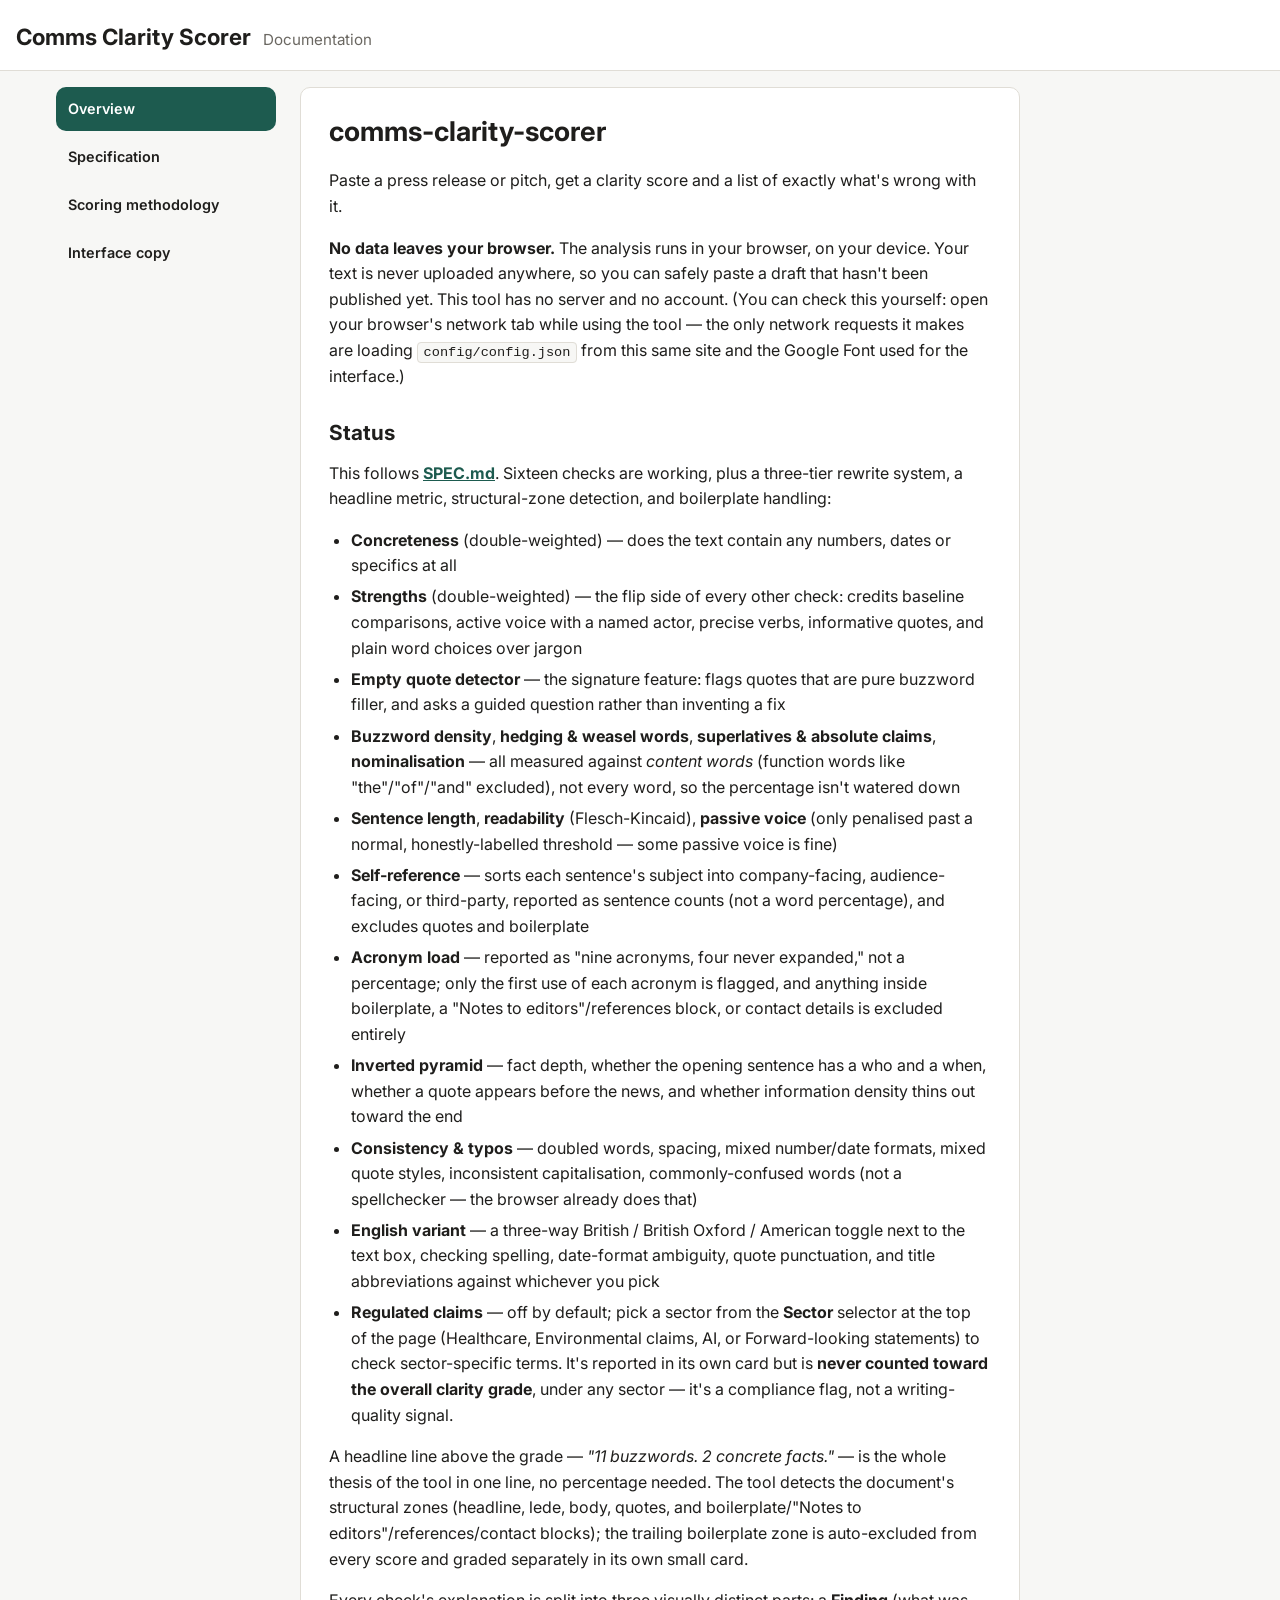
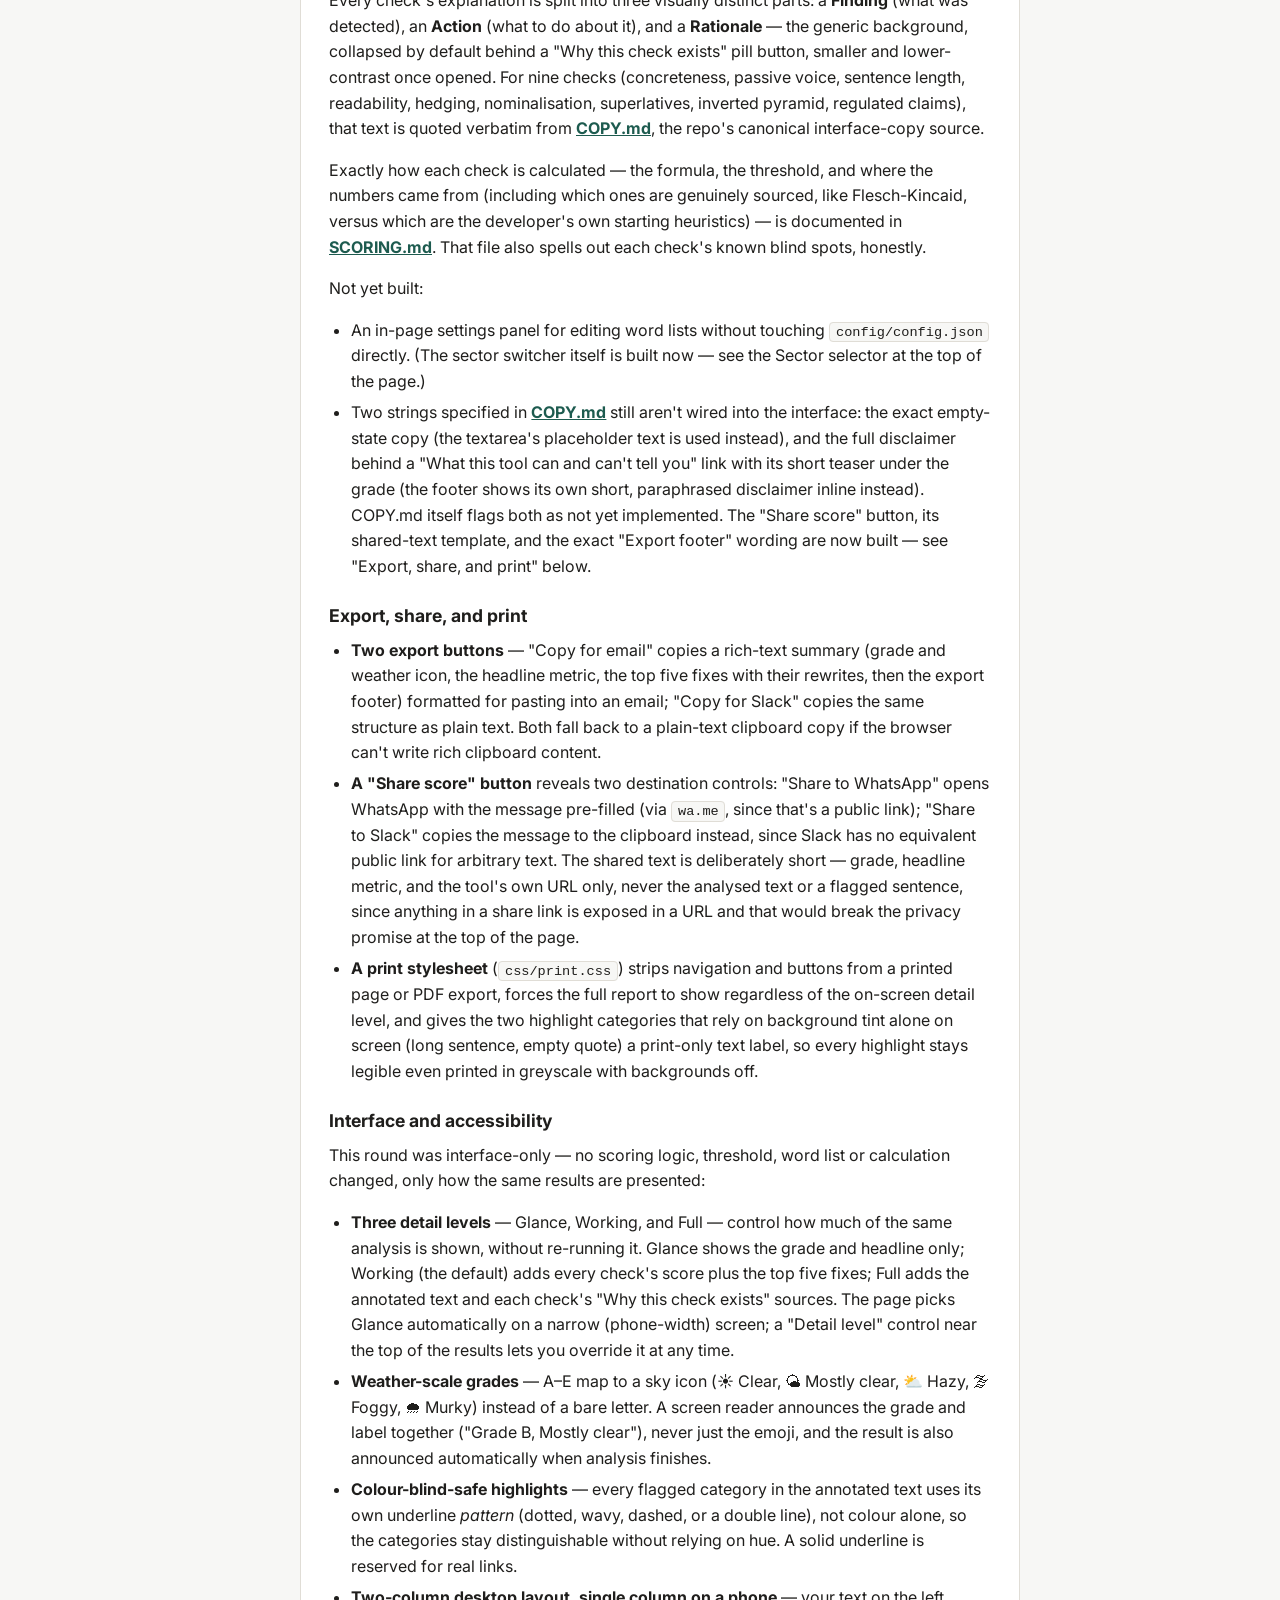
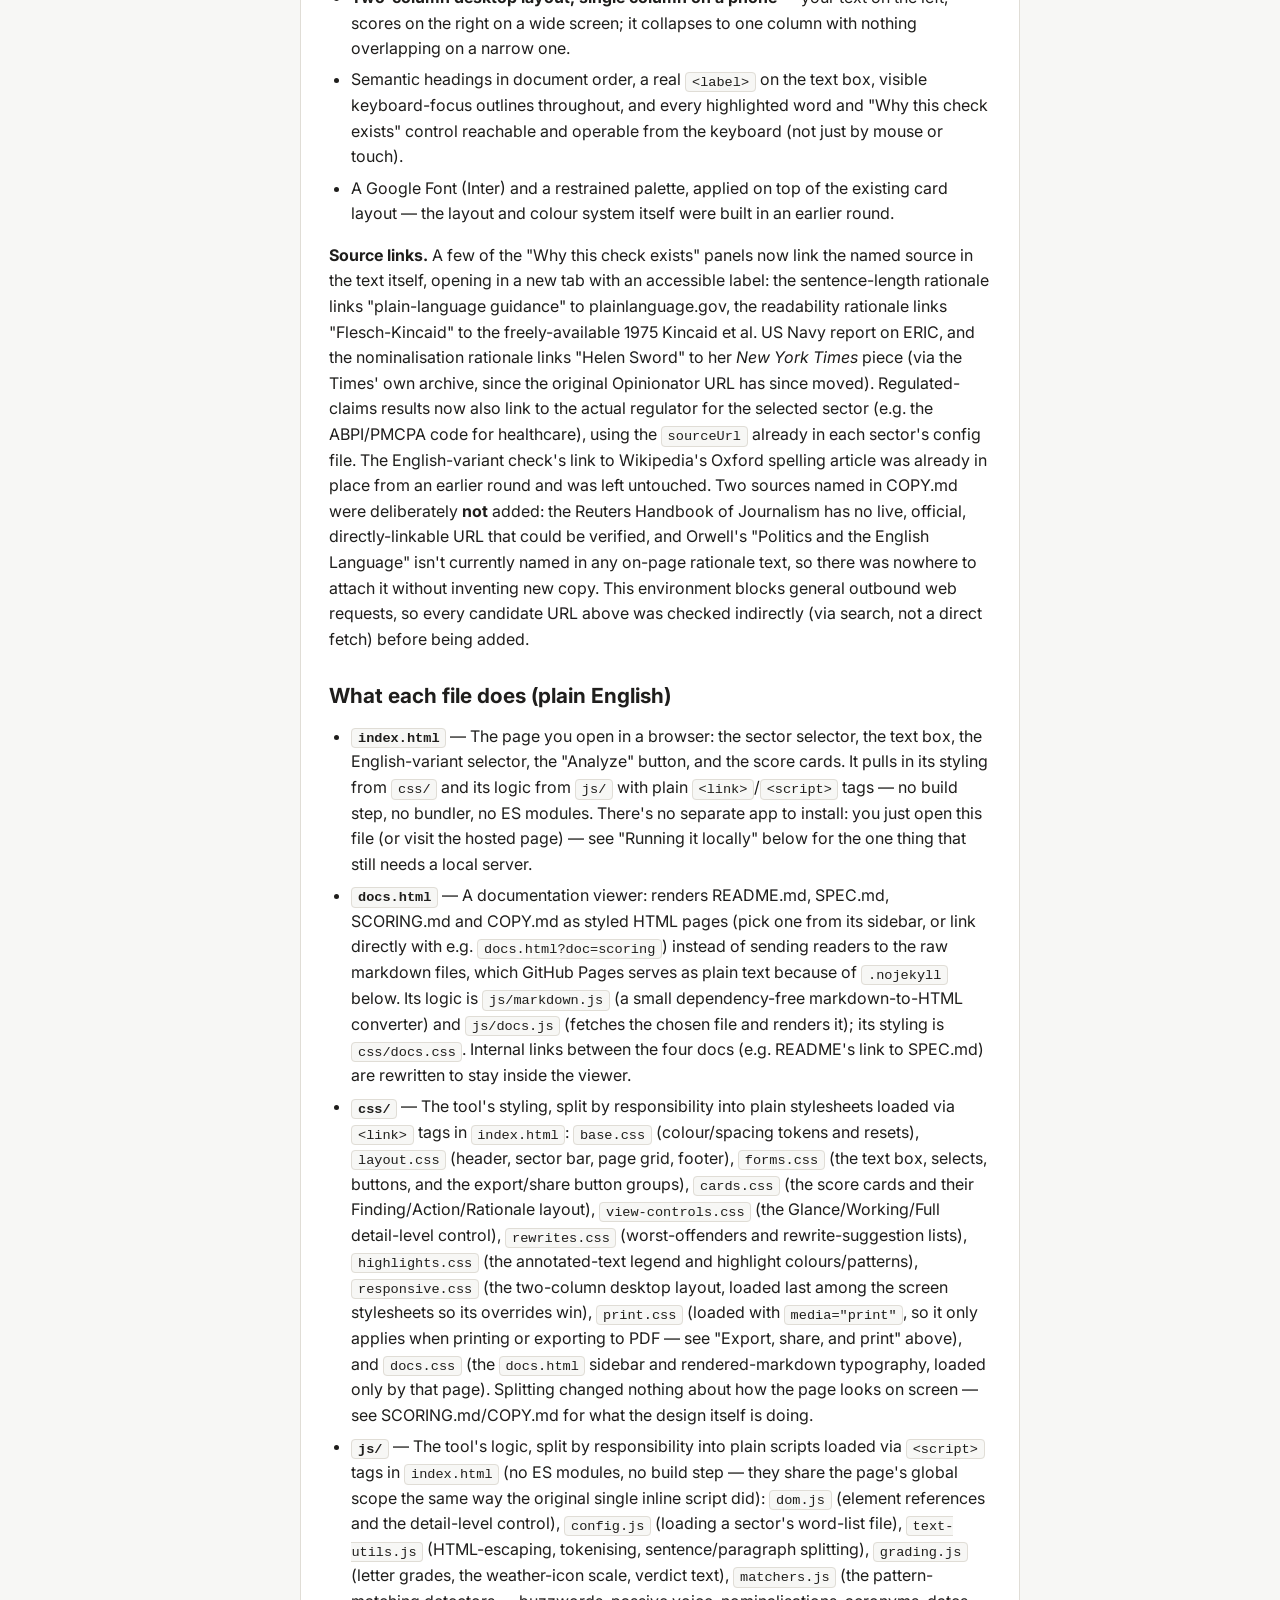
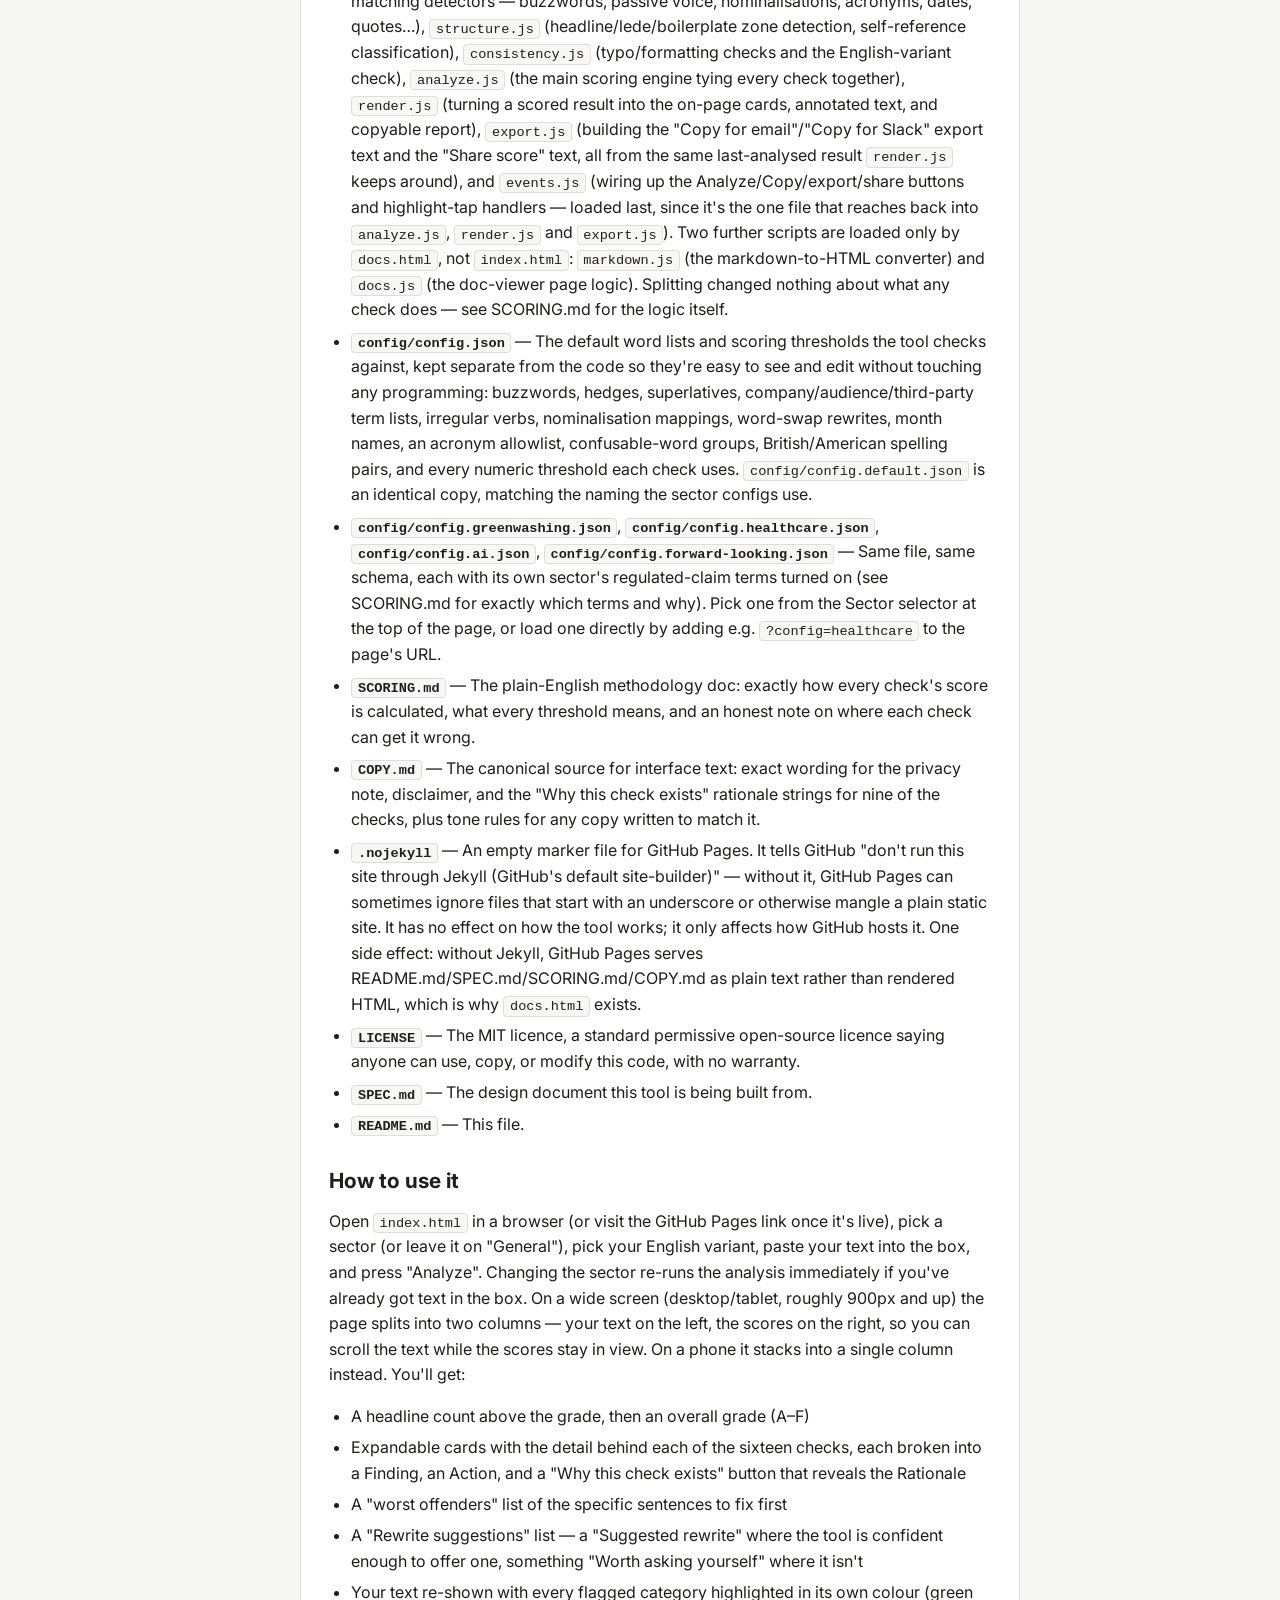
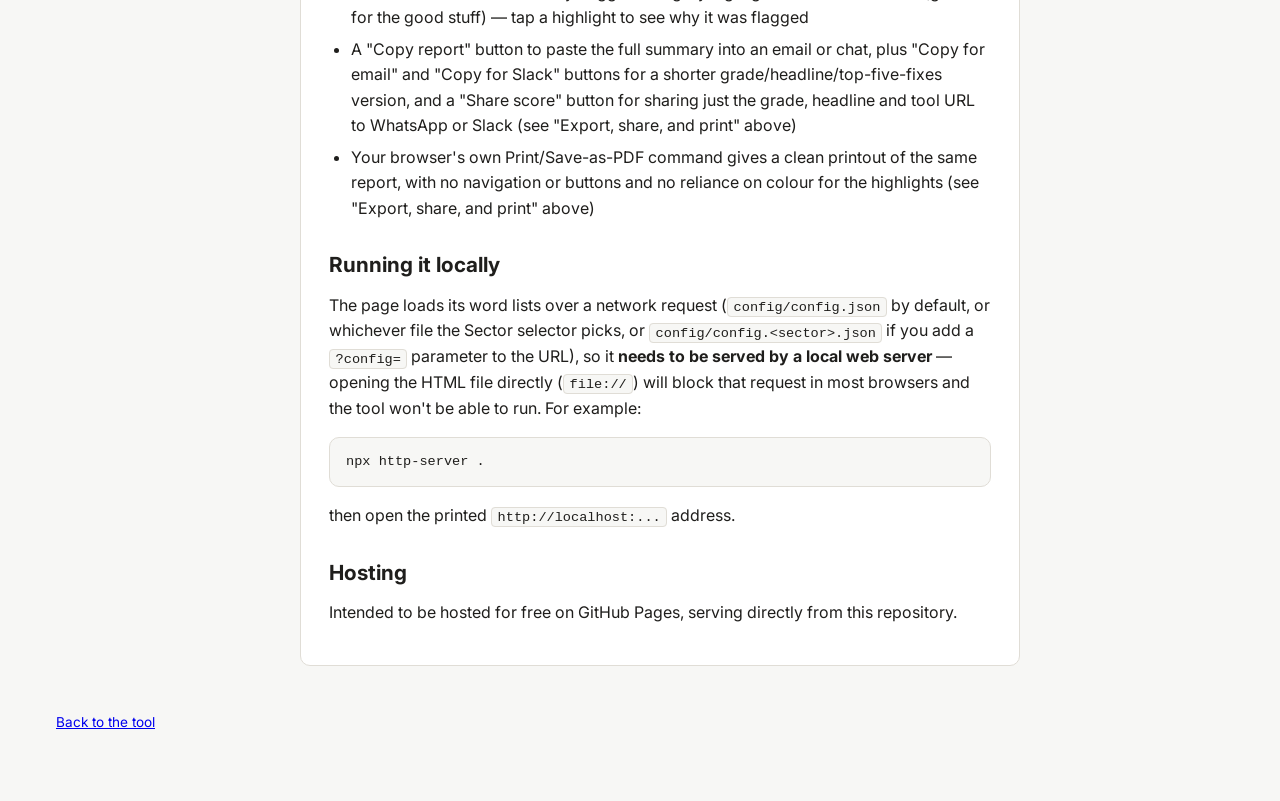
==== docs.html @ bc53b618 "Add an HTML viewer for the markdown docs GitHub Pages serves README.md/SPEC.md/SCORING.md/COPY.md as" ====
<!DOCTYPE html>
<html lang="en">
<head>
<meta charset="UTF-8">
<meta name="viewport" content="width=device-width, initial-scale=1">
<title>Documentation – Comms Clarity Scorer</title>
<link rel="preconnect" href="https://fonts.googleapis.com">
<link rel="preconnect" href="https://fonts.gstatic.com" crossorigin>
<link href="https://fonts.googleapis.com/css2?family=Inter:wght@400;500;600;700&display=swap" rel="stylesheet">
<link rel="stylesheet" href="css/base.css">
<link rel="stylesheet" href="css/layout.css">
<link rel="stylesheet" href="css/docs.css">
</head>
<body>

<header class="docs-header">
  <a href="index.html" class="docs-brand">Comms Clarity Scorer</a>
  <p>Documentation</p>
</header>

<div class="docs-layout">
  <nav class="docs-nav" aria-label="Documentation">
    <ul id="docs-nav-list"></ul>
  </nav>
  <main class="docs-main">
    <p id="docs-status" role="status" aria-live="polite" class="visually-hidden"></p>
    <article id="doc-content" class="doc-content"></article>
  </main>
</div>

<footer>
  <p><a href="index.html">Back to the tool</a></p>
</footer>

<script src="js/markdown.js"></script>
<script src="js/docs.js"></script>
</body>
</html>
---- css/base.css ----
:root {
  --color-bg: #f7f7f5;
  --color-surface: #ffffff;
  --color-border: #e0ddd6;
  --color-text: #1f1e1c;
  --color-muted: #6b6862;
  --color-accent: #1d5b4f;
  --color-accent-contrast: #ffffff;

  --color-good: #1d5b4f;
  --color-warn: #b8860b;
  --color-bad: #b3392c;

  /* Category colours: chosen so each is distinguishable by hue AND paired with a
     distinct non-solid underline style (see mark.hl-* below) — colour is never the
     only signal. Border colours are tuned to stay above 3:1 contrast against their
     own tint, and all backgrounds stay above 12:1 text contrast (WCAG AA needs 4.5:1). */
  --c-buzz-bg: #ffe08a;      --c-buzz-border: #926a09;
  --c-long-bg: #ffd0c2;      --c-long-border: #b84d2b;
  --c-hedge-bg: #cfe3ff;     --c-hedge-border: #3b6fb3;
  --c-superlative-bg: #e6d6ff; --c-superlative-border: #7b4fb8;
  --c-passive-bg: #ffd3e2;   --c-passive-border: #b8365f;
  --c-nominal-bg: #f0dbf0;   --c-nominal-border: #853285;
  --c-acronym-bg: #e2e2e2;   --c-acronym-border: #616161;
  --c-concrete-bg: #dcf3d3;  --c-concrete-border: #3f8f2a;
  --c-quote-bg: #ffbdbd;     --c-quote-border: #c0392b;
  --c-strength-bg: #c8f0e6;  --c-strength-border: #1f8a6b;
  --c-regulated-bg: #f3c9c9; --c-regulated-border: #7a1f1f;

  --radius: 10px;
}

* { box-sizing: border-box; }

html, body {
  margin: 0;
  padding: 0;
  background: var(--color-bg);
  color: var(--color-text);
  font-family: 'Inter', -apple-system, BlinkMacSystemFont, "Segoe UI", Roboto, Helvetica, Arial, sans-serif;
  line-height: 1.5;
}

.visually-hidden {
  position: absolute;
  width: 1px;
  height: 1px;
  padding: 0;
  margin: -1px;
  overflow: hidden;
  clip: rect(0, 0, 0, 0);
  white-space: nowrap;
  border: 0;
}

@media (prefers-reduced-motion: reduce) {
  * { animation-duration: 0.01ms !important; animation-iteration-count: 1 !important; transition-duration: 0.01ms !important; scroll-behavior: auto !important; }
}

body { padding: 0 0 3rem 0; }
---- css/layout.css ----
header {
  padding: 1.25rem 1rem 1rem 1rem;
  background: var(--color-surface);
  border-bottom: 1px solid var(--color-border);
}

header h1 { margin: 0 0 0.25rem 0; font-size: 1.4rem; }
header p { margin: 0; color: var(--color-muted); font-size: 0.95rem; }

.sector-bar {
  background: var(--color-surface);
  border-bottom: 1px solid var(--color-border);
  padding: 0.6rem 1rem;
  display: flex;
  align-items: center;
  gap: 0.5rem;
  flex-wrap: wrap;
}
.sector-bar label { font-weight: 600; margin: 0; white-space: nowrap; }

.layout {
  max-width: 1200px;
  margin: 0 auto;
  padding: 1rem;
}

.col-text, .col-scores { width: 100%; }

section { margin-bottom: 1.5rem; }

footer {
  max-width: 1200px;
  margin: 0 auto;
  padding: 1rem;
  color: var(--color-muted);
  font-size: 0.85rem;
}
---- css/docs.css ----
.docs-header {
  display: flex;
  align-items: baseline;
  gap: 0.75rem;
  flex-wrap: wrap;
}

.docs-brand {
  font-size: 1.4rem;
  font-weight: 700;
  color: var(--color-text);
  text-decoration: none;
}

.docs-brand:hover { color: var(--color-accent); }

.docs-brand:focus-visible {
  outline: 2px solid var(--color-accent);
  outline-offset: 2px;
}

.docs-layout {
  max-width: 1200px;
  margin: 0 auto;
  padding: 1rem;
  display: grid;
  grid-template-columns: 220px 1fr;
  gap: 1.5rem;
  align-items: start;
}

.docs-nav ul {
  list-style: none;
  margin: 0;
  padding: 0;
  display: flex;
  flex-direction: column;
  gap: 0.25rem;
  position: sticky;
  top: 1rem;
}

.docs-nav a {
  display: block;
  padding: 0.5rem 0.75rem;
  min-height: 44px;
  display: flex;
  align-items: center;
  border-radius: var(--radius);
  color: var(--color-text);
  text-decoration: none;
  font-weight: 600;
  font-size: 0.9rem;
}

.docs-nav a:hover { background: var(--color-surface); }

.docs-nav a:focus-visible {
  outline: 2px solid var(--color-accent);
  outline-offset: 2px;
}

.docs-nav a[aria-current="page"] {
  background: var(--color-accent);
  color: var(--color-accent-contrast);
}

.doc-content {
  background: var(--color-surface);
  border: 1px solid var(--color-border);
  border-radius: var(--radius);
  padding: 1.5rem 1.75rem;
  max-width: 72ch;
}

.doc-content h1 { font-size: 1.7rem; margin: 0 0 1rem 0; }
.doc-content h2 { font-size: 1.3rem; margin: 1.75rem 0 0.75rem 0; }
.doc-content h3 { font-size: 1.1rem; margin: 1.5rem 0 0.5rem 0; }
.doc-content h4 { font-size: 1rem; margin: 1.25rem 0 0.5rem 0; }

.doc-content p { line-height: 1.6; margin: 0 0 1rem 0; }

.doc-content a {
  color: var(--color-accent);
  text-decoration: underline;
}

.doc-content a:focus-visible {
  outline: 2px solid var(--color-accent);
  outline-offset: 2px;
}

.doc-content ul, .doc-content ol {
  margin: 0 0 1rem 0;
  padding-left: 1.4rem;
  line-height: 1.6;
}

.doc-content li { margin-bottom: 0.35rem; }

.doc-content code {
  font-family: ui-monospace, SFMono-Regular, Menlo, Consolas, monospace;
  background: var(--color-bg);
  border: 1px solid var(--color-border);
  border-radius: 4px;
  padding: 0.1rem 0.35rem;
  font-size: 0.85em;
}

.doc-content pre {
  background: var(--color-bg);
  border: 1px solid var(--color-border);
  border-radius: var(--radius);
  padding: 0.85rem 1rem;
  overflow-x: auto;
  margin: 0 0 1rem 0;
}

.doc-content pre code {
  background: none;
  border: none;
  padding: 0;
  font-size: 0.85rem;
}

.doc-content blockquote {
  margin: 0 0 1rem 0;
  padding: 0.1rem 1rem;
  border-left: 3px solid var(--color-accent);
  color: var(--color-muted);
}

.doc-content blockquote > *:last-child { margin-bottom: 0; }

.doc-content hr {
  border: none;
  border-top: 1px solid var(--color-border);
  margin: 1.5rem 0;
}

.doc-content table {
  width: 100%;
  border-collapse: collapse;
  margin: 0 0 1rem 0;
  font-size: 0.9rem;
}

.doc-content th, .doc-content td {
  border: 1px solid var(--color-border);
  padding: 0.5rem 0.65rem;
  text-align: left;
  vertical-align: top;
}

.doc-content th { background: var(--color-bg); }

@media (max-width: 760px) {
  .docs-layout { grid-template-columns: 1fr; }
  .docs-nav ul { position: static; flex-direction: row; flex-wrap: wrap; }
  .doc-content { max-width: none; }
}
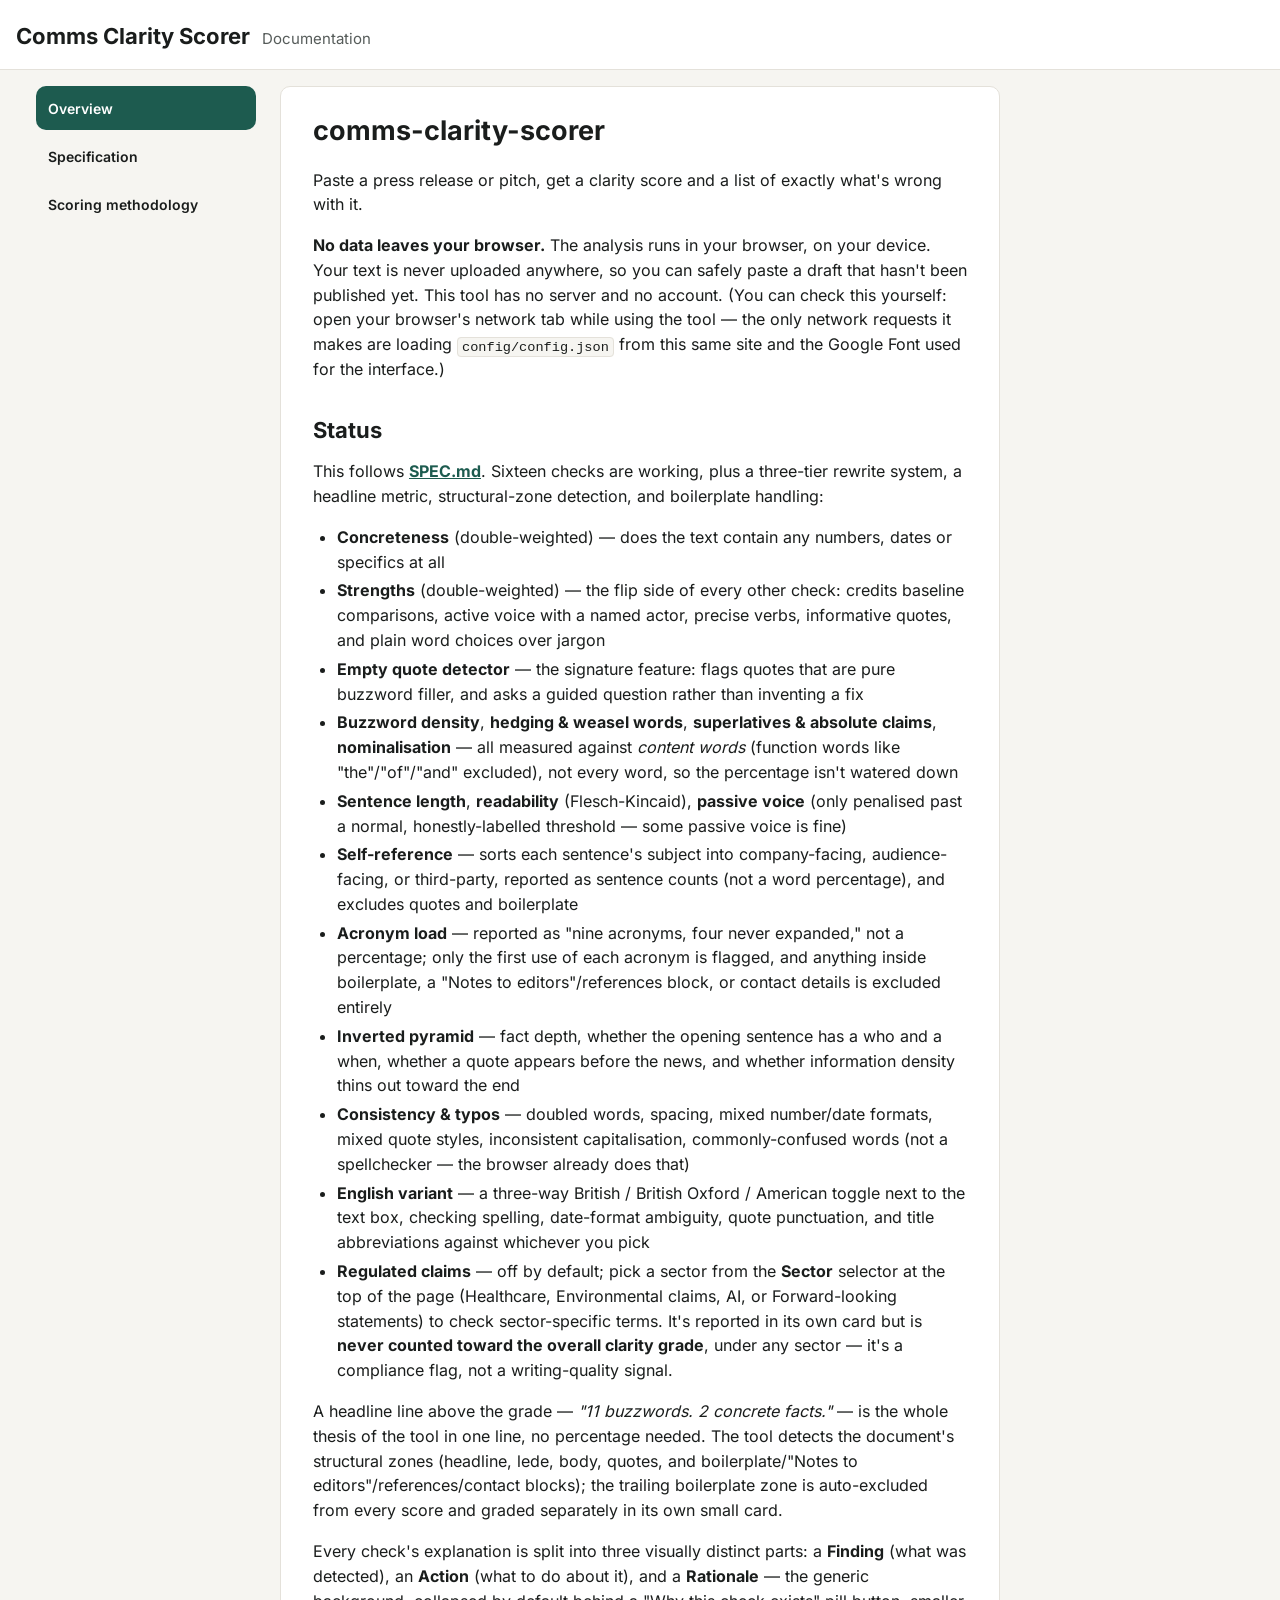
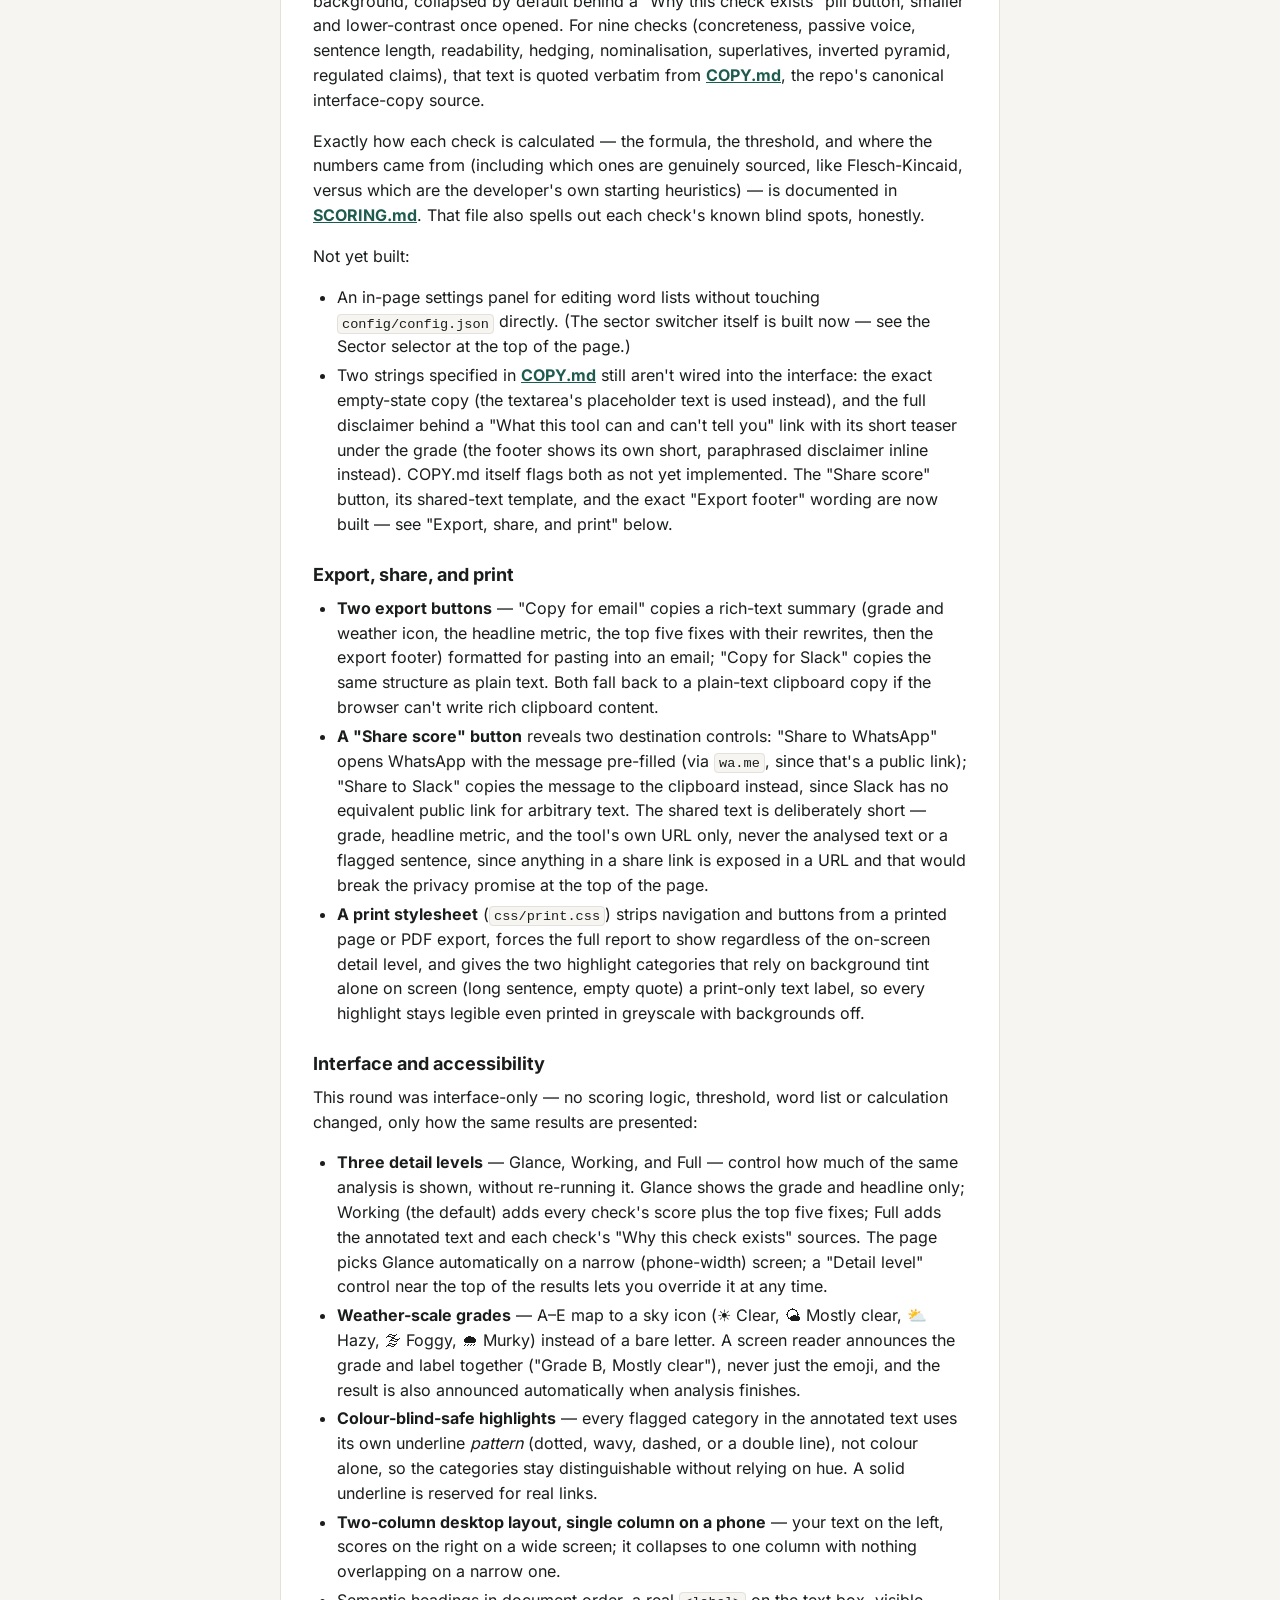
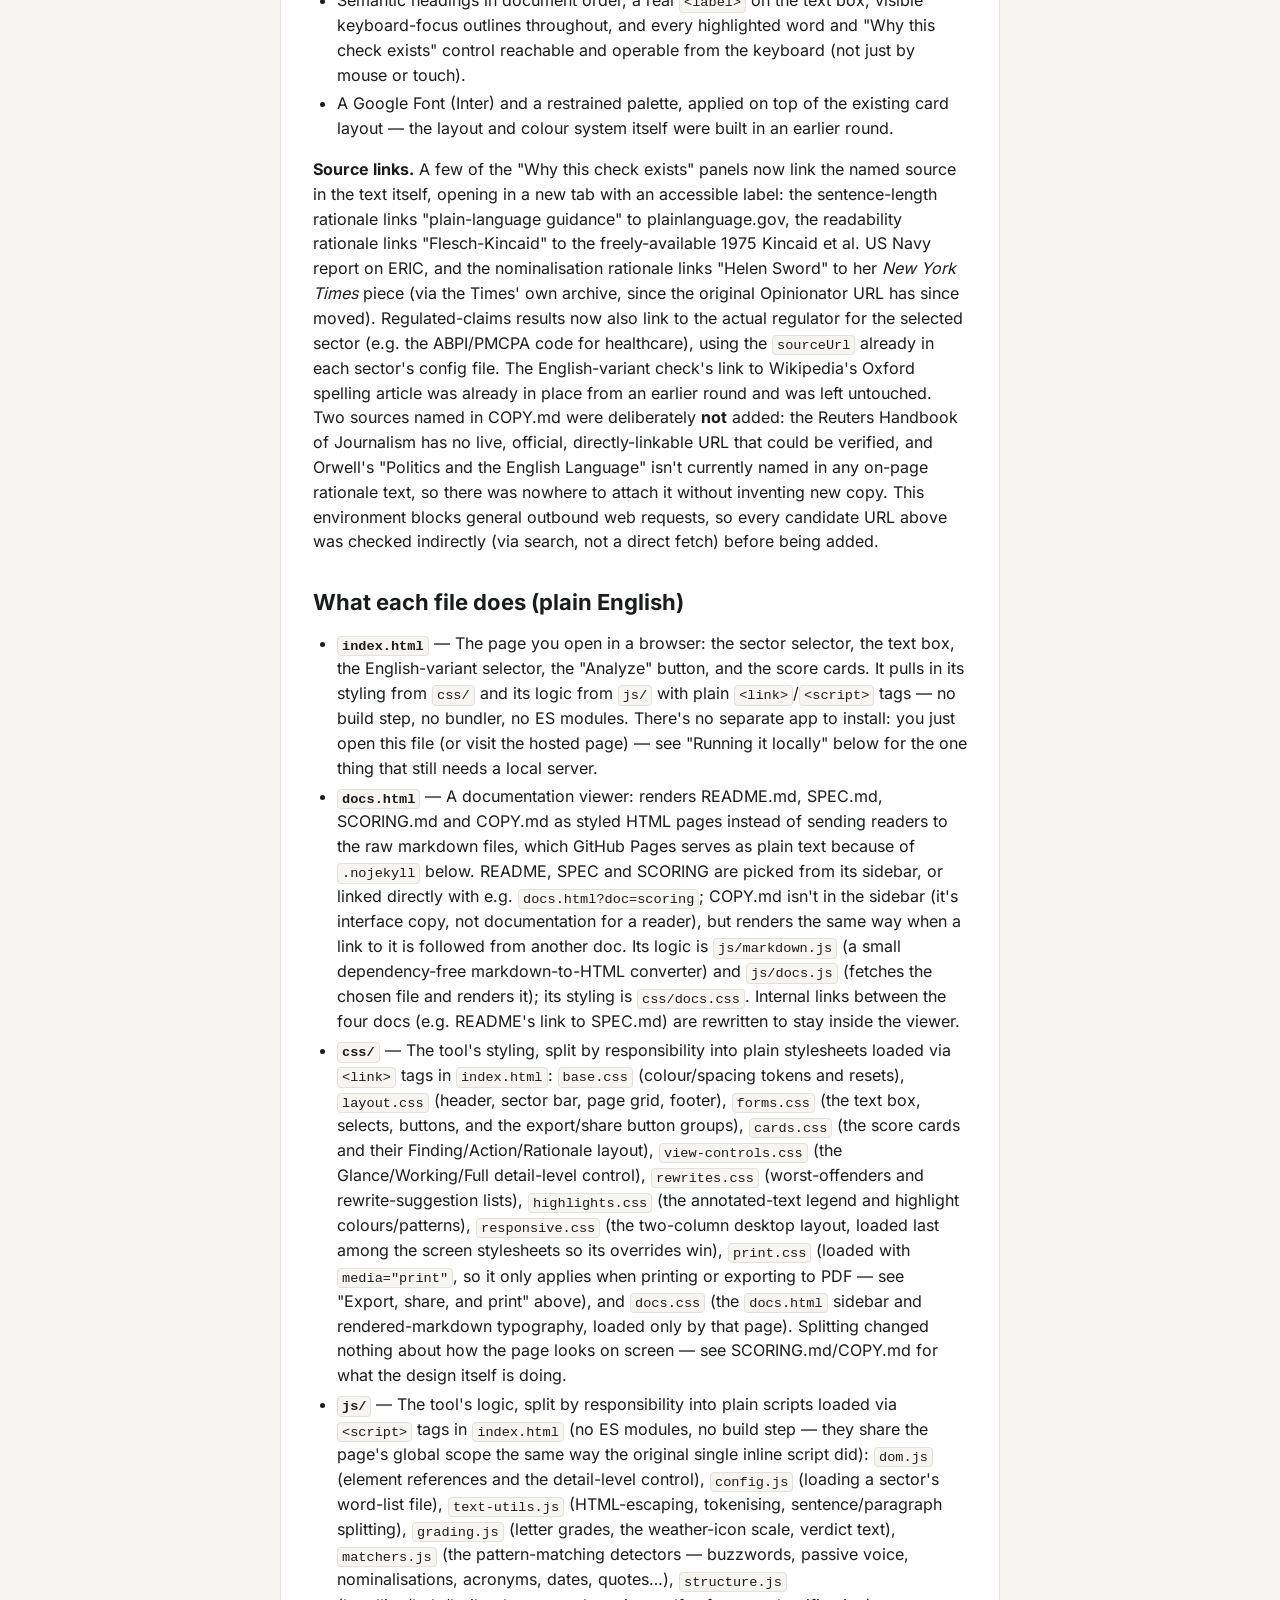
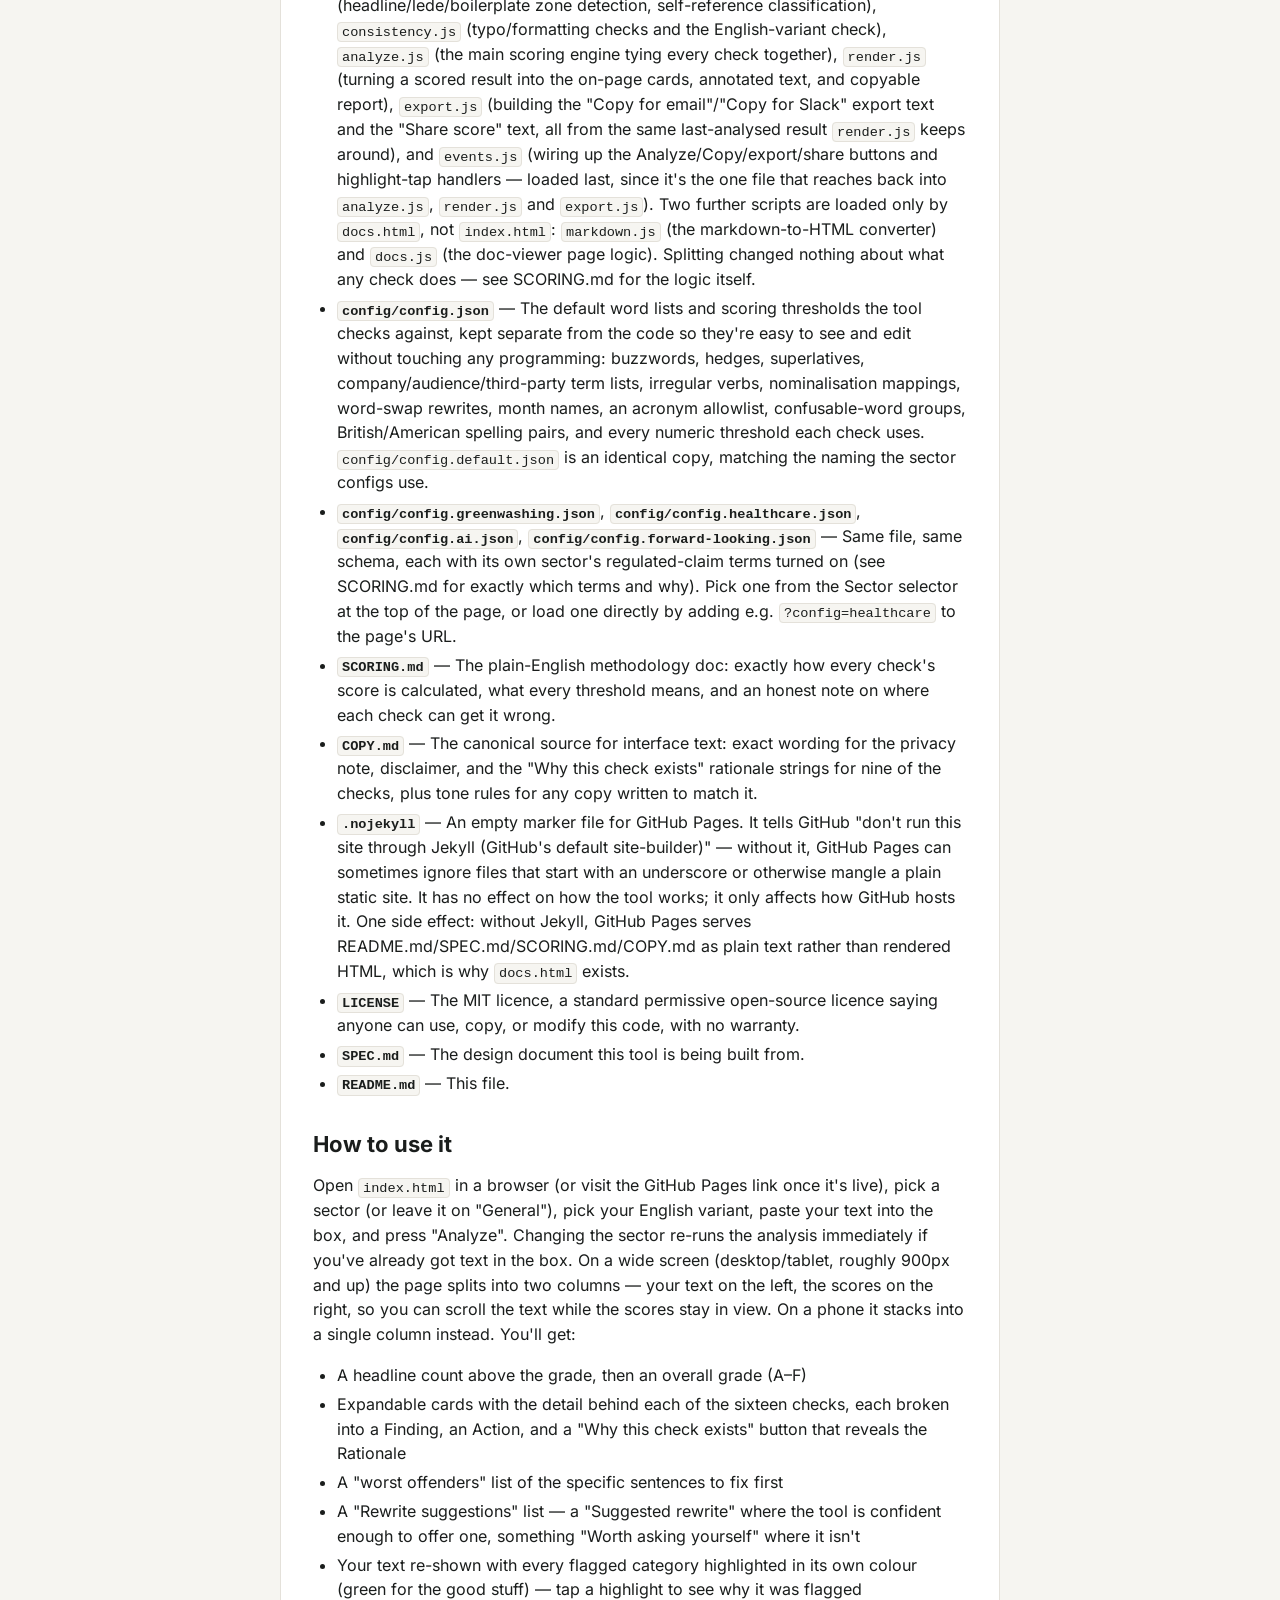
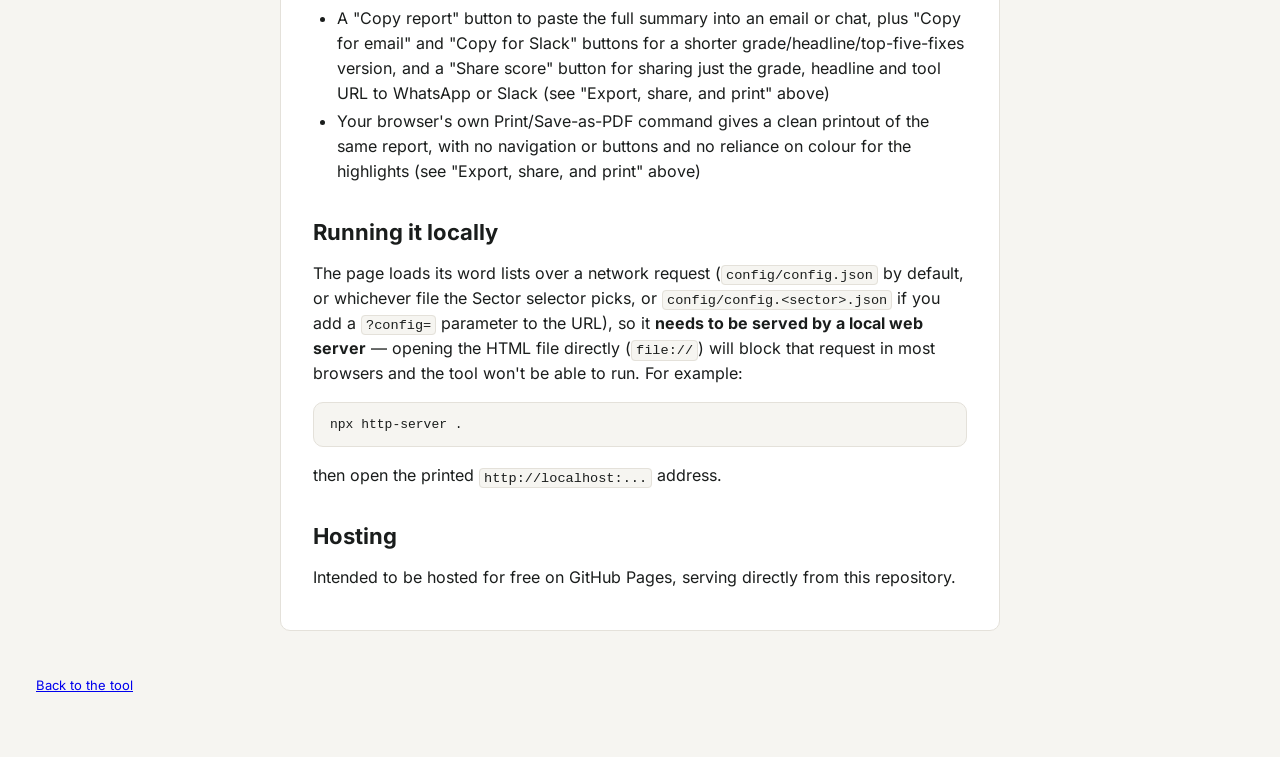
==== commit e3893630: "Add design tokens and self-hosted fonts (UI-1) Adds css/tokens.css as the single place where colours" ====
--- a/docs.html
+++ b/docs.html
@@ -4,9 +4,8 @@
 <meta charset="UTF-8">
 <meta name="viewport" content="width=device-width, initial-scale=1">
 <title>Documentation – Comms Clarity Scorer</title>
-<link rel="preconnect" href="https://fonts.googleapis.com">
-<link rel="preconnect" href="https://fonts.gstatic.com" crossorigin>
-<link href="https://fonts.googleapis.com/css2?family=Inter:wght@400;500;600;700&display=swap" rel="stylesheet">
+<link rel="preload" href="assets/fonts/inter-latin-400-normal.woff2" as="font" type="font/woff2" crossorigin>
+<link rel="stylesheet" href="css/tokens.css">
 <link rel="stylesheet" href="css/base.css">
 <link rel="stylesheet" href="css/layout.css">
 <link rel="stylesheet" href="css/docs.css">
--- a/css/tokens.css
+++ b/css/tokens.css
@@ -0,0 +1,173 @@
+/* Design tokens (UI-SPEC §1).
+   This is the only place in the project where colour values are written.
+   Everything else uses var(--token). Sizes are in rem so they follow the
+   reader's own browser text size; at the default 16px, 1rem = 16px. */
+
+/* Self-hosted fonts: latin subset only, from the @fontsource npm packages.
+   Licences sit beside the files in assets/fonts. */
+@font-face {
+  font-family: "Inter";
+  font-style: normal;
+  font-weight: 400;
+  font-display: swap;
+  src: url("../assets/fonts/inter-latin-400-normal.woff2") format("woff2");
+}
+@font-face {
+  font-family: "Inter";
+  font-style: normal;
+  font-weight: 500;
+  font-display: swap;
+  src: url("../assets/fonts/inter-latin-500-normal.woff2") format("woff2");
+}
+@font-face {
+  font-family: "Inter";
+  font-style: normal;
+  font-weight: 600;
+  font-display: swap;
+  src: url("../assets/fonts/inter-latin-600-normal.woff2") format("woff2");
+}
+@font-face {
+  font-family: "Inter";
+  font-style: normal;
+  font-weight: 700;
+  font-display: swap;
+  src: url("../assets/fonts/inter-latin-700-normal.woff2") format("woff2");
+}
+@font-face {
+  font-family: "Source Serif 4";
+  font-style: normal;
+  font-weight: 400;
+  font-display: swap;
+  src: url("../assets/fonts/source-serif-4-latin-400-normal.woff2") format("woff2");
+}
+@font-face {
+  font-family: "Source Serif 4";
+  font-style: normal;
+  font-weight: 600;
+  font-display: swap;
+  src: url("../assets/fonts/source-serif-4-latin-600-normal.woff2") format("woff2");
+}
+
+:root {
+  /* ---- Colour: Evergreen ---- */
+  --paper: #F6F5F1;          /* page background */
+  --surface: #FFFFFF;        /* cards, inputs */
+  --ink: #1A1D1C;            /* main text, filled tier pill, fix markers, cloud strokes */
+  --muted: #565C5A;          /* secondary text, rationale, meta */
+  --line: #E4E1DA;           /* card borders (decorative only) */
+  --line-soft: #EEECE6;      /* dividers, segmented-control track, rationale pill */
+  --control-border: #7D8380; /* text box, selects, secondary buttons, selected segment */
+  --accent: #1d5b4f;         /* actions only: primary buttons, links, focus ring, logo.
+                                The repo's existing green, kept per §1: 7.9:1 with white. */
+  --accent-hover: #164840;   /* primary button hover */
+  --on-accent: #FFFFFF;      /* text on accent */
+  --accent-soft: #E8F0EC;    /* privacy callout background */
+  --chip-off: #F1F0EC;       /* highlight chip when switched off */
+  --good: #2F7D4F;           /* Strong detail underline */
+  --word: #B07400;           /* Word choice underline. Never use for text. */
+  --claim: #B4233C;          /* Claims underline */
+  --struct: #1F3F80;         /* Structure underline */
+  --sun: #B7791F;            /* sun strokes in weather icons */
+  --grade-a: #FBF3DD;        /* forecast card tints, one per grade */
+  --grade-b: #E6F0F3;
+  --grade-c: #ECEFF2;
+  --grade-d: #E7E8EA;
+  --grade-e: #E1E2E5;
+
+  /* ---- Interim colours: retired in UI-3 ----
+     Today's highlight tints and grade colours, kept so the page looks the same
+     until §4 (highlight families) and §2 (forecast card) replace them. Each
+     border stays above 3:1 against its own tint, and every tint keeps text
+     contrast above 12:1. */
+  --interim-grade-good: #1d5b4f;
+  --interim-grade-warn: #b8860b;
+  --interim-grade-bad: #b3392c;
+  --interim-buzz-bg: #ffe08a;        --interim-buzz-border: #926a09;
+  --interim-long-bg: #ffd0c2;        --interim-long-border: #b84d2b;
+  --interim-hedge-bg: #cfe3ff;       --interim-hedge-border: #3b6fb3;
+  --interim-superlative-bg: #e6d6ff; --interim-superlative-border: #7b4fb8;
+  --interim-passive-bg: #ffd3e2;     --interim-passive-border: #b8365f;
+  --interim-nominal-bg: #f0dbf0;     --interim-nominal-border: #853285;
+  --interim-acronym-bg: #e2e2e2;     --interim-acronym-border: #616161;
+  --interim-concrete-bg: #dcf3d3;    --interim-concrete-border: #3f8f2a;
+  --interim-quote-bg: #ffbdbd;       --interim-quote-border: #c0392b;
+  --interim-strength-bg: #c8f0e6;    --interim-strength-border: #1f8a6b;
+  --interim-regulated-bg: #f3c9c9;   --interim-regulated-border: #7a1f1f;
+
+  /* ---- Type ---- */
+  --font-sans: "Inter", system-ui, -apple-system, "Segoe UI", Roboto, sans-serif;
+  --font-serif: "Source Serif 4", Georgia, serif;
+  --font-mono: ui-monospace, SFMono-Regular, Menlo, Consolas, monospace;
+
+  --fs-eyebrow: 0.75rem;     /* 12px, uppercase labels */
+  --fs-meta: 0.8125rem;      /* 13px, meta, footer, chip counts */
+  --fs-ui: 0.875rem;         /* 14px, interface text, buttons, selects */
+  --fs-body: 0.9375rem;      /* 15px, card body, fix text */
+  --fs-base: 1rem;           /* 16px, boilerplate text, body default */
+  --fs-input: 1.0625rem;     /* 17px, text box, logo name */
+  --fs-text: 1.125rem;       /* 18px, analysed text, intro line */
+  --fs-heading: 1.375rem;    /* 22px, section headings */
+  --fs-headline: 1.6875rem;  /* 27px, text headline */
+  --fs-grade: 2.5rem;        /* 40px, grade letter */
+  --fs-metric: 3rem;         /* 48px, headline metric */
+
+  --lh-tight: 1;
+  --lh-metric: 1.08;
+  --lh-headline: 1.3;
+  --lh-ui: 1.5;
+  --lh-body: 1.55;
+  --lh-input: 1.7;
+  --lh-text: 1.75;
+
+  --tracking-eyebrow: 0.06em;
+  --tracking-metric: -0.025em;
+
+  --measure-text: 68ch;
+
+  /* ---- Spacing scale: 4, 8, 12, 16, 20, 24, 32, 40, 48, 64px ---- */
+  --space-1: 0.25rem;
+  --space-2: 0.5rem;
+  --space-3: 0.75rem;
+  --space-4: 1rem;
+  --space-5: 1.25rem;
+  --space-6: 1.5rem;
+  --space-7: 2rem;
+  --space-8: 2.5rem;
+  --space-9: 3rem;
+  --space-10: 4rem;
+
+  /* ---- Shape ---- */
+  --radius-logo: 8px;
+  --radius-control: 10px;    /* buttons, inputs */
+  --radius-card: 14px;       /* fix cards, menus */
+  --radius-doc: 16px;        /* document card, text box */
+  --radius-forecast: 20px;
+  --radius-pill: 999px;      /* pills, chips */
+
+  --border-thin: 1px;
+  --focus-ring: 2px solid var(--accent);
+  --focus-offset: 2px;
+
+  /* ---- Depth ---- */
+  --shadow-sm: 0 1px 2px rgba(20, 30, 28, .12);
+  --shadow-menu: 0 12px 32px rgba(20, 30, 28, .14);
+
+  /* ---- Motion: all off under prefers-reduced-motion (see base.css) ---- */
+  --dur-fast: 120ms;
+  --dur: 200ms;
+  --ease: ease-out;
+
+  /* ---- Layout ---- */
+  --container: 1240px;
+  --gutter: 2rem;            /* 32px; 16px at 767px and below */
+  --target-min: 44px;        /* main controls */
+  --target-primary: 48px;    /* Analyse button */
+}
+
+@media (max-width: 767px) {
+  :root {
+    --gutter: 1rem;
+    --fs-metric: 2.125rem;   /* 34px */
+    --fs-grade: 2rem;        /* 32px */
+  }
+}
--- a/css/base.css
+++ b/css/base.css
@@ -1,44 +1,14 @@
-:root {
-  --color-bg: #f7f7f5;
-  --color-surface: #ffffff;
-  --color-border: #e0ddd6;
-  --color-text: #1f1e1c;
-  --color-muted: #6b6862;
-  --color-accent: #1d5b4f;
-  --color-accent-contrast: #ffffff;
-
-  --color-good: #1d5b4f;
-  --color-warn: #b8860b;
-  --color-bad: #b3392c;
-
-  /* Category colours: chosen so each is distinguishable by hue AND paired with a
-     distinct non-solid underline style (see mark.hl-* below) — colour is never the
-     only signal. Border colours are tuned to stay above 3:1 contrast against their
-     own tint, and all backgrounds stay above 12:1 text contrast (WCAG AA needs 4.5:1). */
-  --c-buzz-bg: #ffe08a;      --c-buzz-border: #926a09;
-  --c-long-bg: #ffd0c2;      --c-long-border: #b84d2b;
-  --c-hedge-bg: #cfe3ff;     --c-hedge-border: #3b6fb3;
-  --c-superlative-bg: #e6d6ff; --c-superlative-border: #7b4fb8;
-  --c-passive-bg: #ffd3e2;   --c-passive-border: #b8365f;
-  --c-nominal-bg: #f0dbf0;   --c-nominal-border: #853285;
-  --c-acronym-bg: #e2e2e2;   --c-acronym-border: #616161;
-  --c-concrete-bg: #dcf3d3;  --c-concrete-border: #3f8f2a;
-  --c-quote-bg: #ffbdbd;     --c-quote-border: #c0392b;
-  --c-strength-bg: #c8f0e6;  --c-strength-border: #1f8a6b;
-  --c-regulated-bg: #f3c9c9; --c-regulated-border: #7a1f1f;
-
-  --radius: 10px;
-}
+/* Tokens and fonts live in tokens.css, which loads first. */
 
 * { box-sizing: border-box; }
 
 html, body {
   margin: 0;
   padding: 0;
-  background: var(--color-bg);
-  color: var(--color-text);
-  font-family: 'Inter', -apple-system, BlinkMacSystemFont, "Segoe UI", Roboto, Helvetica, Arial, sans-serif;
-  line-height: 1.5;
+  background: var(--paper);
+  color: var(--ink);
+  font-family: var(--font-sans);
+  line-height: var(--lh-ui);
 }
 
 .visually-hidden {
@@ -57,4 +27,4 @@
   * { animation-duration: 0.01ms !important; animation-iteration-count: 1 !important; transition-duration: 0.01ms !important; scroll-behavior: auto !important; }
 }
 
-body { padding: 0 0 3rem 0; }
+body { padding: 0 0 var(--space-9) 0; }
--- a/css/layout.css
+++ b/css/layout.css
@@ -1,37 +1,42 @@
 header {
-  padding: 1.25rem 1rem 1rem 1rem;
-  background: var(--color-surface);
-  border-bottom: 1px solid var(--color-border);
+  padding: var(--space-5) var(--space-4) var(--space-4) var(--space-4);
+  background: var(--surface);
+  border-bottom: var(--border-thin) solid var(--line);
 }
 
-header h1 { margin: 0 0 0.25rem 0; font-size: 1.4rem; }
-header p { margin: 0; color: var(--color-muted); font-size: 0.95rem; }
+header h1 { margin: 0 0 var(--space-1) 0; font-size: var(--fs-heading); }
+header p { margin: 0; color: var(--muted); font-size: var(--fs-body); }
 
 .sector-bar {
-  background: var(--color-surface);
-  border-bottom: 1px solid var(--color-border);
-  padding: 0.6rem 1rem;
+  background: var(--surface);
+  border-bottom: var(--border-thin) solid var(--line);
+  padding: var(--space-2) var(--space-4);
   display: flex;
   align-items: center;
-  gap: 0.5rem;
+  gap: var(--space-2);
   flex-wrap: wrap;
 }
 .sector-bar label { font-weight: 600; margin: 0; white-space: nowrap; }
 
 .layout {
-  max-width: 1200px;
+  max-width: var(--container);
   margin: 0 auto;
-  padding: 1rem;
+  padding: var(--space-4);
 }
 
 .col-text, .col-scores { width: 100%; }
 
-section { margin-bottom: 1.5rem; }
+section { margin-bottom: var(--space-6); }
 
 footer {
-  max-width: 1200px;
+  max-width: var(--container);
   margin: 0 auto;
-  padding: 1rem;
-  color: var(--color-muted);
-  font-size: 0.85rem;
+  padding: var(--space-4);
+  color: var(--muted);
+  font-size: var(--fs-meta);
 }
+
+/* Formerly inline style attributes in index.html. */
+.icon-sprite { position: absolute; width: 0; height: 0; overflow: hidden; }
+.tap-hint { margin-top: calc(-1 * var(--space-2)); color: var(--muted); font-size: var(--fs-ui); }
+.section-intro { margin-top: 0; color: var(--muted); font-size: var(--fs-ui); }
--- a/css/docs.css
+++ b/css/docs.css
@@ -1,31 +1,31 @@
 .docs-header {
   display: flex;
   align-items: baseline;
-  gap: 0.75rem;
+  gap: var(--space-3);
   flex-wrap: wrap;
 }
 
 .docs-brand {
-  font-size: 1.4rem;
+  font-size: var(--fs-heading);
   font-weight: 700;
-  color: var(--color-text);
+  color: var(--ink);
   text-decoration: none;
 }
 
-.docs-brand:hover { color: var(--color-accent); }
+.docs-brand:hover { color: var(--accent); }
 
 .docs-brand:focus-visible {
-  outline: 2px solid var(--color-accent);
-  outline-offset: 2px;
+  outline: var(--focus-ring);
+  outline-offset: var(--focus-offset);
 }
 
 .docs-layout {
-  max-width: 1200px;
+  max-width: var(--container);
   margin: 0 auto;
-  padding: 1rem;
+  padding: var(--space-4);
   display: grid;
   grid-template-columns: 220px 1fr;
-  gap: 1.5rem;
+  gap: var(--space-6);
   align-items: start;
 }
 
@@ -35,124 +35,124 @@
   padding: 0;
   display: flex;
   flex-direction: column;
-  gap: 0.25rem;
+  gap: var(--space-1);
   position: sticky;
-  top: 1rem;
+  top: var(--space-4);
 }
 
 .docs-nav a {
   display: block;
-  padding: 0.5rem 0.75rem;
-  min-height: 44px;
+  padding: var(--space-2) var(--space-3);
+  min-height: var(--target-min);
   display: flex;
   align-items: center;
-  border-radius: var(--radius);
-  color: var(--color-text);
+  border-radius: var(--radius-control);
+  color: var(--ink);
   text-decoration: none;
   font-weight: 600;
-  font-size: 0.9rem;
+  font-size: var(--fs-ui);
 }
 
-.docs-nav a:hover { background: var(--color-surface); }
+.docs-nav a:hover { background: var(--surface); }
 
 .docs-nav a:focus-visible {
-  outline: 2px solid var(--color-accent);
-  outline-offset: 2px;
+  outline: var(--focus-ring);
+  outline-offset: var(--focus-offset);
 }
 
 .docs-nav a[aria-current="page"] {
-  background: var(--color-accent);
-  color: var(--color-accent-contrast);
+  background: var(--accent);
+  color: var(--on-accent);
 }
 
 .doc-content {
-  background: var(--color-surface);
-  border: 1px solid var(--color-border);
-  border-radius: var(--radius);
-  padding: 1.5rem 1.75rem;
+  background: var(--surface);
+  border: var(--border-thin) solid var(--line);
+  border-radius: var(--radius-control);
+  padding: var(--space-6) var(--space-7);
   max-width: 72ch;
 }
 
-.doc-content h1 { font-size: 1.7rem; margin: 0 0 1rem 0; }
-.doc-content h2 { font-size: 1.3rem; margin: 1.75rem 0 0.75rem 0; }
-.doc-content h3 { font-size: 1.1rem; margin: 1.5rem 0 0.5rem 0; }
-.doc-content h4 { font-size: 1rem; margin: 1.25rem 0 0.5rem 0; }
+.doc-content h1 { font-size: var(--fs-headline); margin: 0 0 var(--space-4) 0; }
+.doc-content h2 { font-size: var(--fs-heading); margin: var(--space-7) 0 var(--space-3) 0; }
+.doc-content h3 { font-size: var(--fs-text); margin: var(--space-6) 0 var(--space-2) 0; }
+.doc-content h4 { font-size: var(--fs-base); margin: var(--space-5) 0 var(--space-2) 0; }
 
-.doc-content p { line-height: 1.6; margin: 0 0 1rem 0; }
+.doc-content p { line-height: var(--lh-body); margin: 0 0 var(--space-4) 0; }
 
 .doc-content a {
-  color: var(--color-accent);
+  color: var(--accent);
   text-decoration: underline;
 }
 
 .doc-content a:focus-visible {
-  outline: 2px solid var(--color-accent);
-  outline-offset: 2px;
+  outline: var(--focus-ring);
+  outline-offset: var(--focus-offset);
 }
 
 .doc-content ul, .doc-content ol {
-  margin: 0 0 1rem 0;
-  padding-left: 1.4rem;
-  line-height: 1.6;
+  margin: 0 0 var(--space-4) 0;
+  padding-left: var(--space-6);
+  line-height: var(--lh-body);
 }
 
-.doc-content li { margin-bottom: 0.35rem; }
+.doc-content li { margin-bottom: var(--space-1); }
 
 .doc-content code {
-  font-family: ui-monospace, SFMono-Regular, Menlo, Consolas, monospace;
-  background: var(--color-bg);
-  border: 1px solid var(--color-border);
+  font-family: var(--font-mono);
+  background: var(--paper);
+  border: var(--border-thin) solid var(--line);
   border-radius: 4px;
-  padding: 0.1rem 0.35rem;
+  padding: 0.1rem var(--space-1);
   font-size: 0.85em;
 }
 
 .doc-content pre {
-  background: var(--color-bg);
-  border: 1px solid var(--color-border);
-  border-radius: var(--radius);
-  padding: 0.85rem 1rem;
+  background: var(--paper);
+  border: var(--border-thin) solid var(--line);
+  border-radius: var(--radius-control);
+  padding: var(--space-3) var(--space-4);
   overflow-x: auto;
-  margin: 0 0 1rem 0;
+  margin: 0 0 var(--space-4) 0;
 }
 
 .doc-content pre code {
   background: none;
   border: none;
   padding: 0;
-  font-size: 0.85rem;
+  font-size: var(--fs-meta);
 }
 
 .doc-content blockquote {
-  margin: 0 0 1rem 0;
-  padding: 0.1rem 1rem;
-  border-left: 3px solid var(--color-accent);
-  color: var(--color-muted);
+  margin: 0 0 var(--space-4) 0;
+  padding: 0.1rem var(--space-4);
+  border-left: 3px solid var(--accent);
+  color: var(--muted);
 }
 
 .doc-content blockquote > *:last-child { margin-bottom: 0; }
 
 .doc-content hr {
   border: none;
-  border-top: 1px solid var(--color-border);
-  margin: 1.5rem 0;
+  border-top: var(--border-thin) solid var(--line);
+  margin: var(--space-6) 0;
 }
 
 .doc-content table {
   width: 100%;
   border-collapse: collapse;
-  margin: 0 0 1rem 0;
-  font-size: 0.9rem;
+  margin: 0 0 var(--space-4) 0;
+  font-size: var(--fs-ui);
 }
 
 .doc-content th, .doc-content td {
-  border: 1px solid var(--color-border);
-  padding: 0.5rem 0.65rem;
+  border: var(--border-thin) solid var(--line);
+  padding: var(--space-2) var(--space-3);
   text-align: left;
   vertical-align: top;
 }
 
-.doc-content th { background: var(--color-bg); }
+.doc-content th { background: var(--paper); }
 
 @media (max-width: 760px) {
   .docs-layout { grid-template-columns: 1fr; }
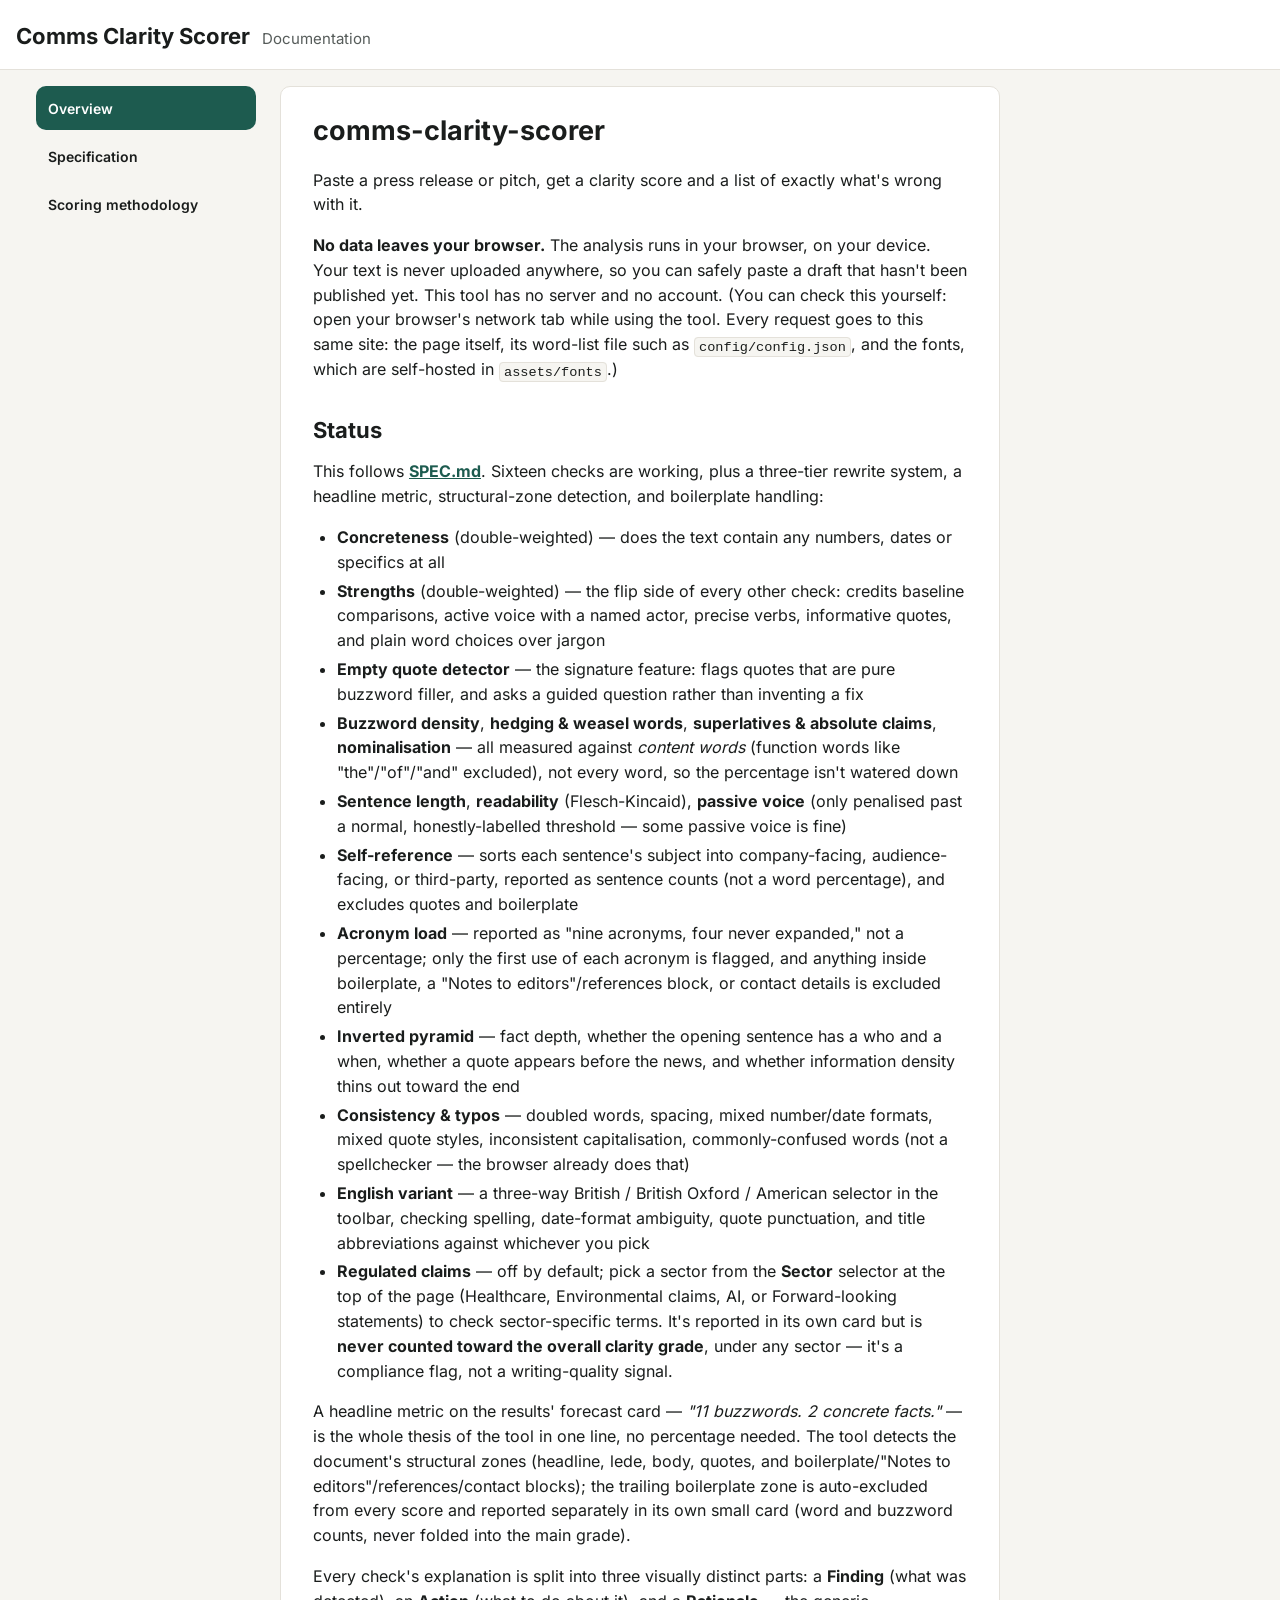
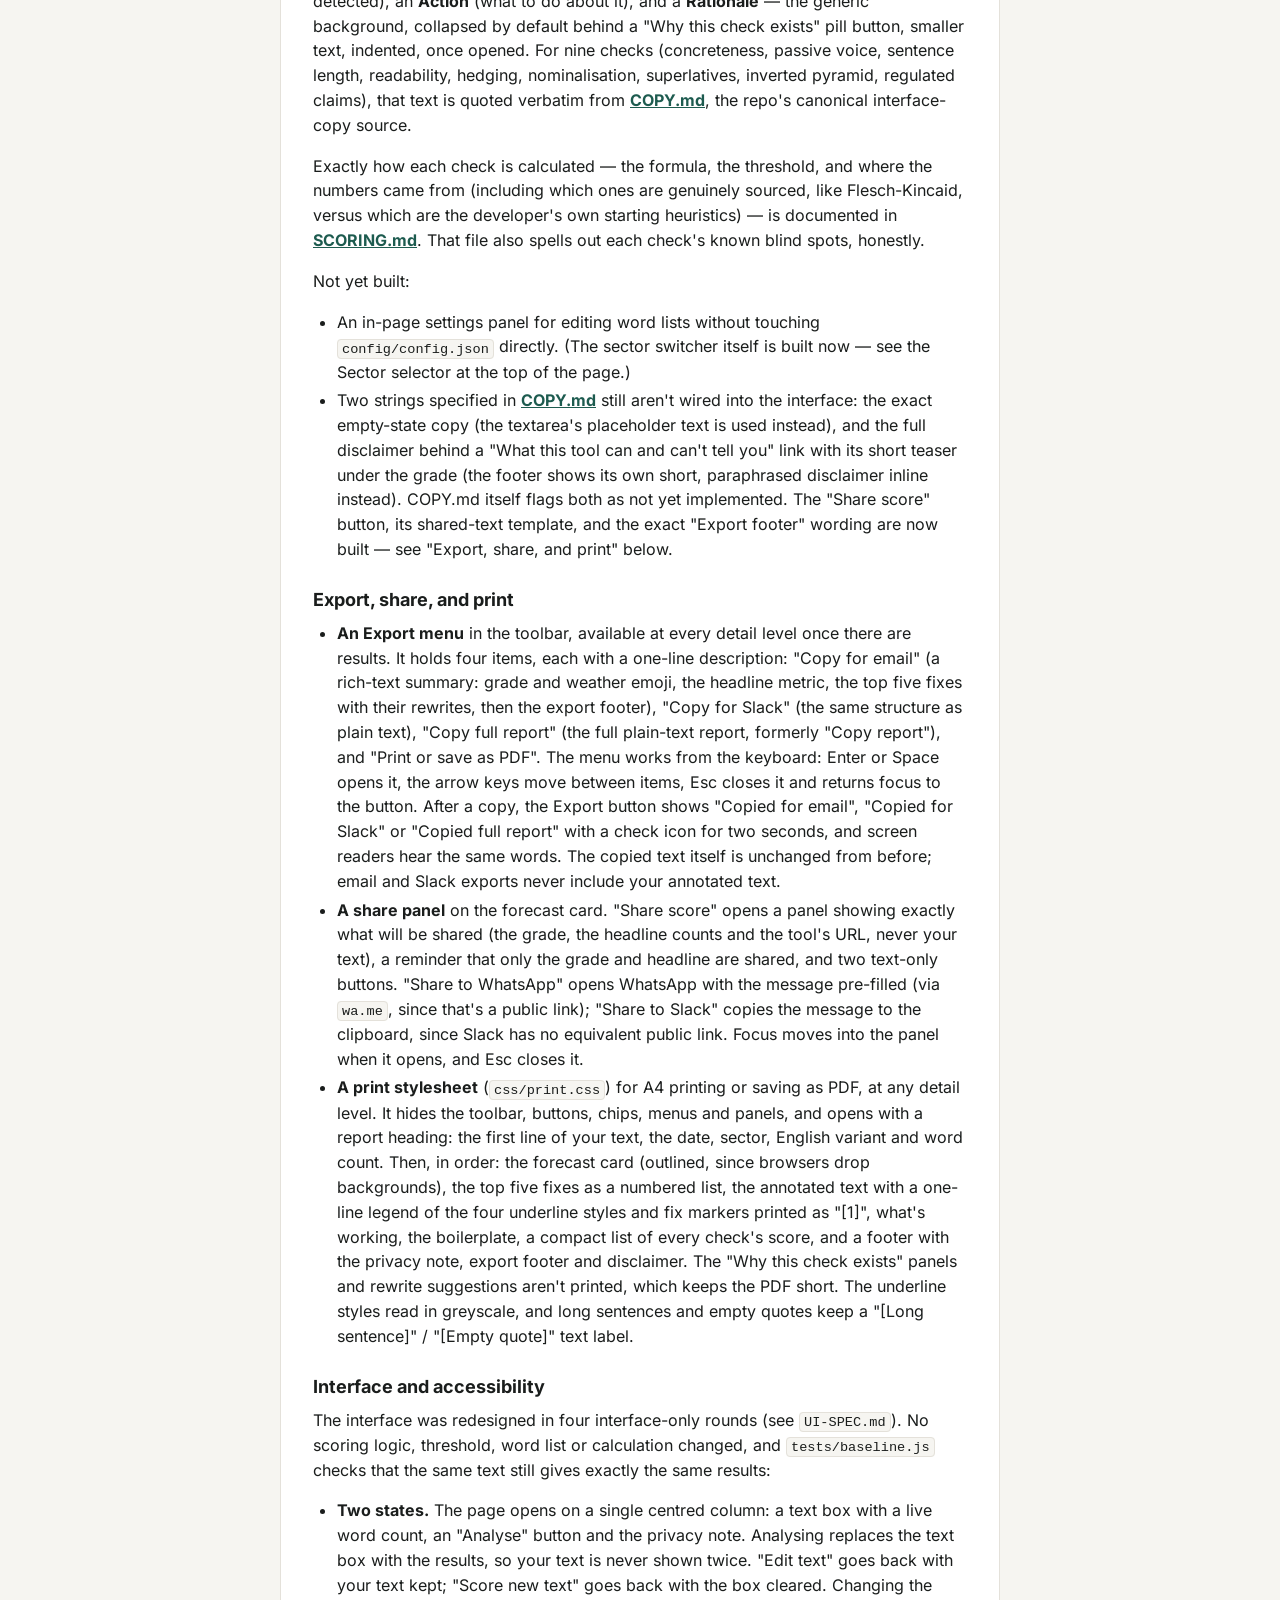
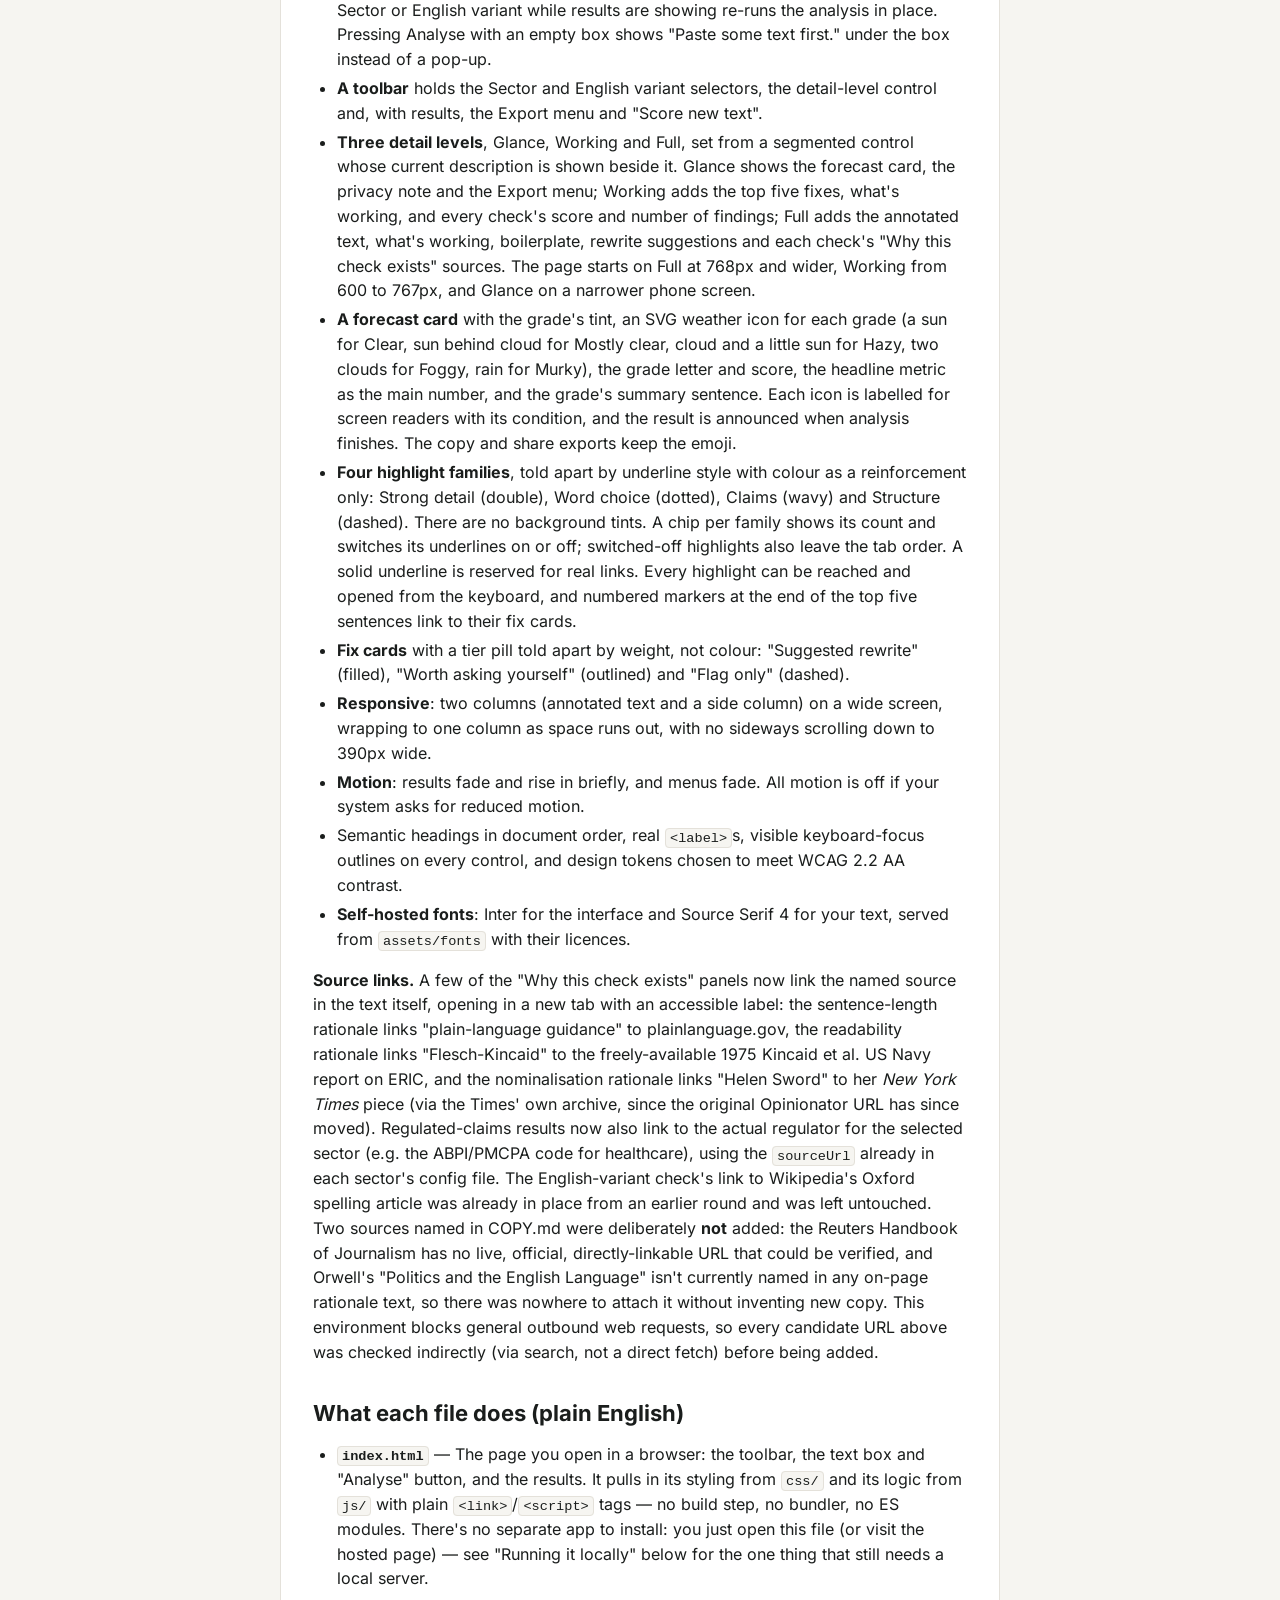
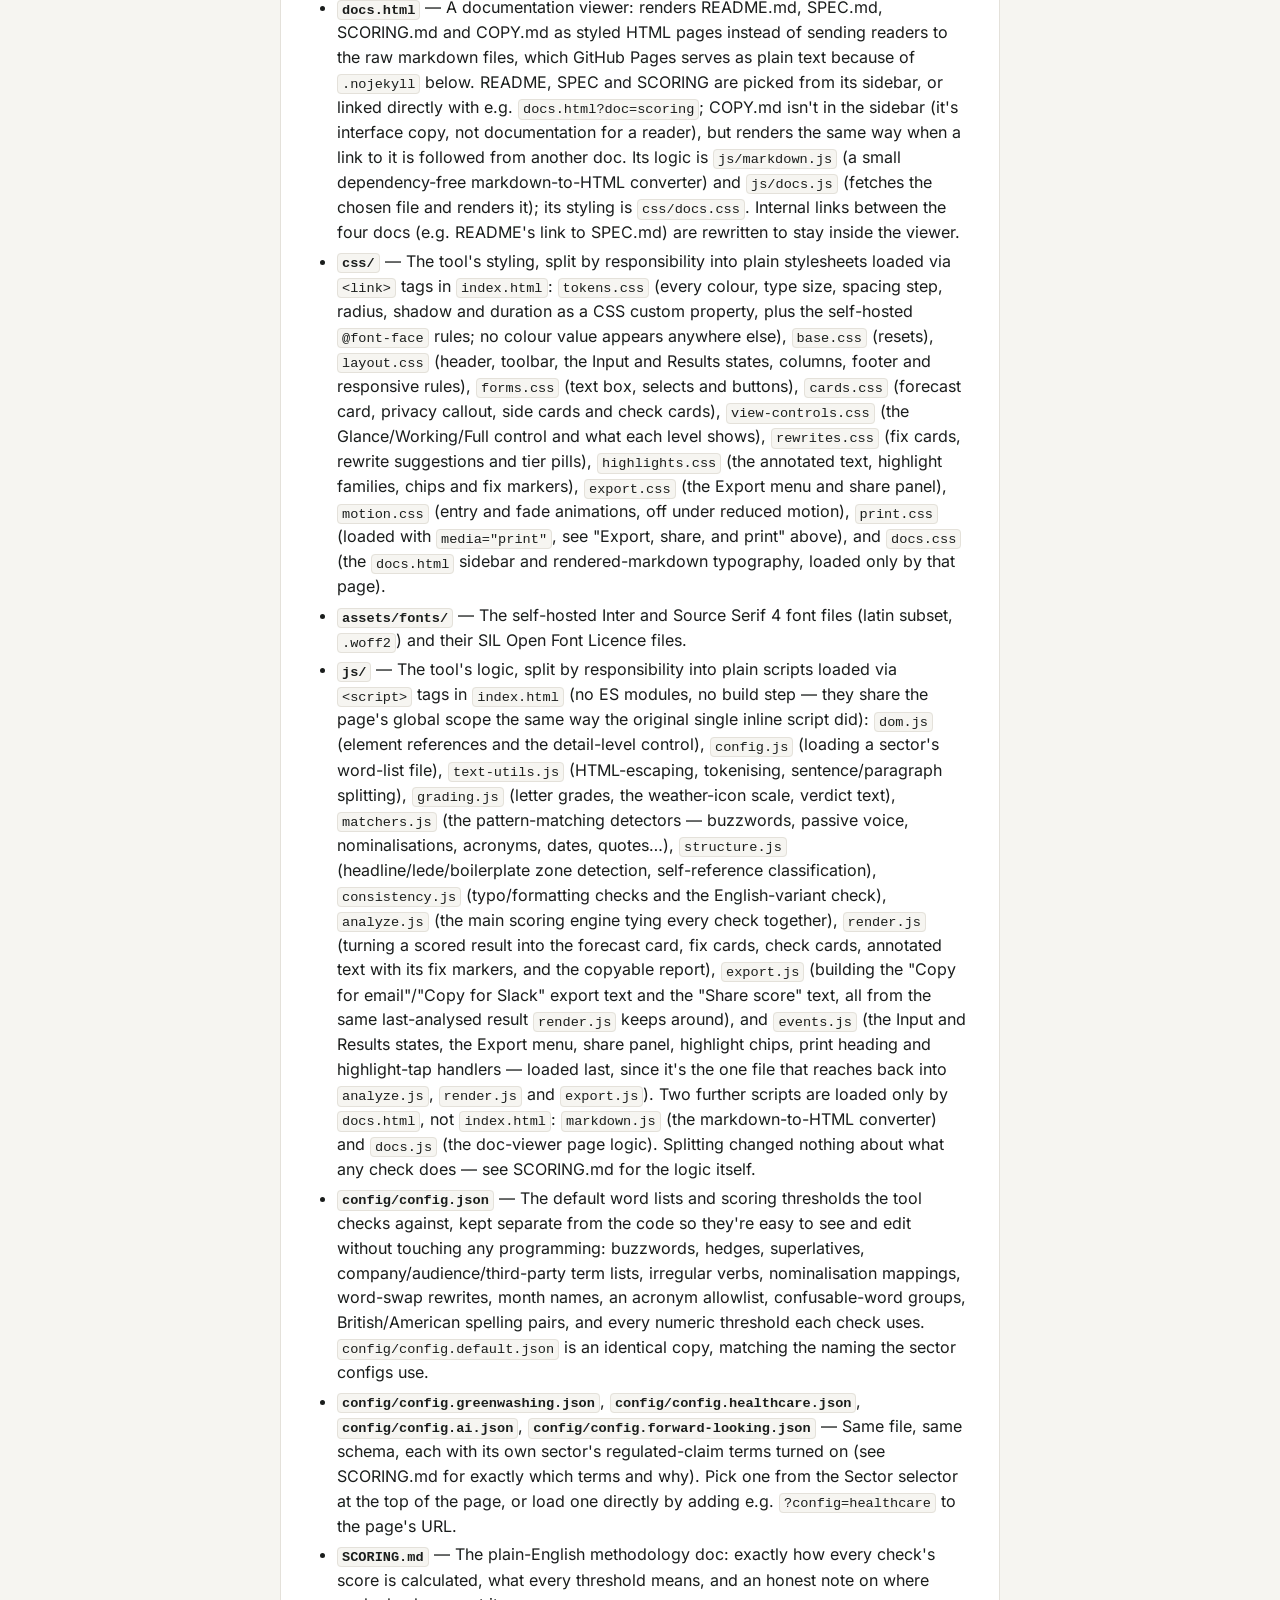
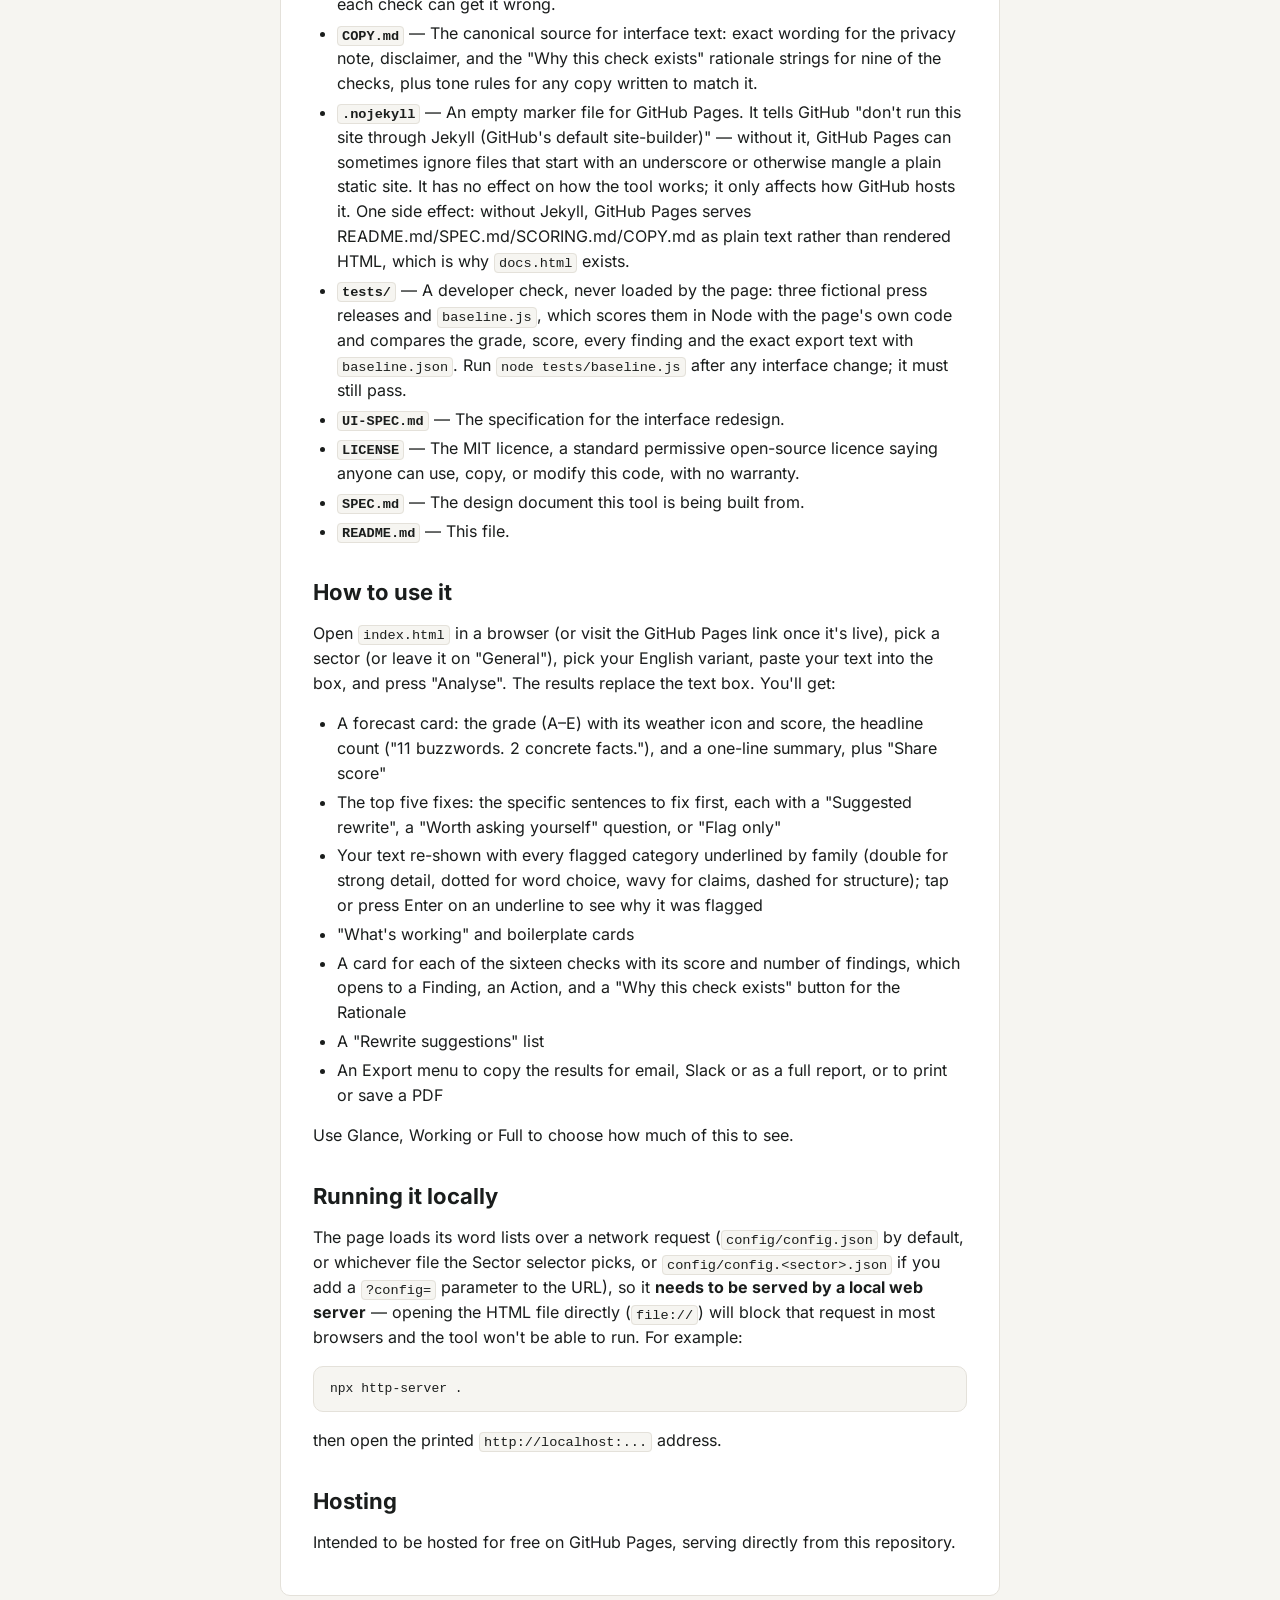
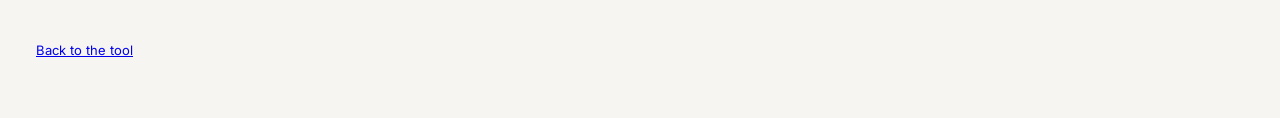
==== commit 65acadf0: "Fix the final review's findings (UI-5) Builds the changes in UI-SPEC v1.4 and updates the spec's sec" ====
--- a/docs.html
+++ b/docs.html
@@ -1,5 +1,5 @@
 <!DOCTYPE html>
-<html lang="en">
+<html lang="en-GB">
 <head>
 <meta charset="UTF-8">
 <meta name="viewport" content="width=device-width, initial-scale=1">
--- a/css/tokens.css
+++ b/css/tokens.css
@@ -56,7 +56,7 @@
   --muted: #565C5A;          /* secondary text, rationale, meta */
   --line: #E4E1DA;           /* card borders (decorative only) */
   --line-soft: #EEECE6;      /* dividers, segmented-control track, rationale pill */
-  --control-border: #7D8380; /* text box, selects, secondary buttons, selected segment */
+  --control-border: #737976; /* text box, selects, secondary buttons, selected segment */
   --accent: #1d5b4f;         /* actions only: primary buttons, links, focus ring, logo.
                                 The repo's existing green, kept per §1: 7.9:1 with white. */
   --accent-hover: #164840;   /* primary button hover */
@@ -74,25 +74,13 @@
   --grade-d: #E7E8EA;
   --grade-e: #E1E2E5;
 
-  /* ---- Interim colours: retired in UI-3 ----
-     Today's highlight tints and grade colours, kept so the page looks the same
-     until §4 (highlight families) and §2 (forecast card) replace them. Each
-     border stays above 3:1 against its own tint, and every tint keeps text
-     contrast above 12:1. */
-  --interim-grade-good: #1d5b4f;
-  --interim-grade-warn: #b8860b;
-  --interim-grade-bad: #b3392c;
-  --interim-buzz-bg: #ffe08a;        --interim-buzz-border: #926a09;
-  --interim-long-bg: #ffd0c2;        --interim-long-border: #b84d2b;
-  --interim-hedge-bg: #cfe3ff;       --interim-hedge-border: #3b6fb3;
-  --interim-superlative-bg: #e6d6ff; --interim-superlative-border: #7b4fb8;
-  --interim-passive-bg: #ffd3e2;     --interim-passive-border: #b8365f;
-  --interim-nominal-bg: #f0dbf0;     --interim-nominal-border: #853285;
-  --interim-acronym-bg: #e2e2e2;     --interim-acronym-border: #616161;
-  --interim-concrete-bg: #dcf3d3;    --interim-concrete-border: #3f8f2a;
-  --interim-quote-bg: #ffbdbd;       --interim-quote-border: #c0392b;
-  --interim-strength-bg: #c8f0e6;    --interim-strength-border: #1f8a6b;
-  --interim-regulated-bg: #f3c9c9;   --interim-regulated-border: #7a1f1f;
+  /* ---- Forced-colours mode: system colours, used only inside
+     @media (forced-colors: active) ---- */
+  --fc-text: CanvasText;
+  --fc-canvas: Canvas;
+  --fc-button: ButtonText;
+  --fc-link: LinkText;
+  --fc-selected: Highlight;
 
   /* ---- Type ---- */
   --font-sans: "Inter", system-ui, -apple-system, "Segoe UI", Roboto, sans-serif;
--- a/css/layout.css
+++ b/css/layout.css
@@ -1,42 +1,234 @@
-header {
-  padding: var(--space-5) var(--space-4) var(--space-4) var(--space-4);
+/* Page structure (UI-SPEC §2) and responsive behaviour (§7). */
+
+.container {
+  width: 100%;
+  max-width: var(--container);
+  margin: 0 auto;
+  padding-left: var(--gutter);
+  padding-right: var(--gutter);
+}
+
+section { margin-bottom: var(--space-6); }
+
+/* ---- Header (both states) ---- */
+.site-header {
   background: var(--surface);
   border-bottom: var(--border-thin) solid var(--line);
 }
-
-header h1 { margin: 0 0 var(--space-1) 0; font-size: var(--fs-heading); }
-header p { margin: 0; color: var(--muted); font-size: var(--fs-body); }
-
-.sector-bar {
+.site-header-inner {
+  display: flex;
+  align-items: center;
+  justify-content: space-between;
+  flex-wrap: wrap;
+  gap: var(--space-3);
+  min-height: 64px;
+  padding-top: var(--space-3);
+  padding-bottom: var(--space-3);
+}
+.brand { display: flex; align-items: center; gap: var(--space-3); }
+.brand-logo {
+  display: inline-flex;
+  align-items: center;
+  justify-content: center;
+  width: 32px;
+  height: 32px;
+  flex: none;
+  border-radius: var(--radius-logo);
+  background: var(--accent);
+  color: var(--on-accent);
+}
+.brand-icon { width: 20px; height: 20px; }
+.brand-name { margin: 0; font-size: var(--fs-input); font-weight: 700; line-height: var(--lh-headline); }
+.header-link {
+  display: inline-flex;
+  align-items: center;
+  min-height: var(--target-min);
+  font-size: var(--fs-ui);
+  font-weight: 600;
+  color: var(--accent);
+}
+
+/* ---- Page body ---- */
+.page {
+  display: flex;
+  flex-direction: column;
+  padding-top: var(--space-6);
+}
+
+/* ---- Toolbar (one row, wraps on narrow screens) ---- */
+.toolbar {
+  display: flex;
+  flex-wrap: wrap;
+  align-items: flex-end;
+  gap: var(--space-3) var(--space-4);
+  margin-bottom: var(--space-6);
+}
+.toolbar-field { display: flex; flex-direction: column; gap: var(--space-1); }
+.toolbar-field label,
+.toolbar-label {
+  margin: 0;
+  font-size: var(--fs-eyebrow);
+  font-weight: 600;
+  letter-spacing: var(--tracking-eyebrow);
+  text-transform: uppercase;
+  color: var(--muted);
+}
+.toolbar-levels { flex-direction: row; flex-wrap: wrap; align-items: center; column-gap: var(--space-3); }
+.toolbar-levels .toolbar-label { flex-basis: 100%; }
+.toolbar-spacer { flex: 1 1 0; }
+.toolbar-results { display: flex; gap: var(--space-2); }
+
+/* ---- States ---- */
+/* Input: everything centred in one 760px column, toolbar included. */
+body[data-state="input"] .page { max-width: calc(760px + 2 * var(--gutter)); }
+body[data-state="input"] .toolbar-levels,
+body[data-state="input"] .toolbar-results,
+body[data-state="input"] #results-panel,
+body[data-state="input"] #forecast { display: none !important; }
+body[data-state="results"] #input-section,
+body[data-state="results"] .what-it-checks { display: none !important; }
+
+/* The DOM order matches the screen order: toolbar, input or forecast card,
+   privacy note, then the rest of the results. #results-panel is a plain
+   wrapper; display: contents lets print.css reorder its children. */
+#results-panel:not([hidden]) { display: contents; }
+
+/* ---- Input state ---- */
+.intro { margin: 0 0 var(--space-5); font-size: var(--fs-text); color: var(--muted); }
+.textbox-card {
+  display: flex;
+  flex-direction: column;
   background: var(--surface);
-  border-bottom: var(--border-thin) solid var(--line);
-  padding: var(--space-2) var(--space-4);
-  display: flex;
-  align-items: center;
-  gap: var(--space-2);
-  flex-wrap: wrap;
-}
-.sector-bar label { font-weight: 600; margin: 0; white-space: nowrap; }
-
-.layout {
-  max-width: var(--container);
-  margin: 0 auto;
-  padding: var(--space-4);
-}
-
-.col-text, .col-scores { width: 100%; }
-
-section { margin-bottom: var(--space-6); }
-
-footer {
-  max-width: var(--container);
-  margin: 0 auto;
-  padding: var(--space-4);
+  border: var(--border-thin) solid var(--control-border);
+  border-radius: var(--radius-doc);
+  overflow: hidden;
+}
+.textbox-card:focus-within { outline: var(--focus-ring); outline-offset: var(--focus-offset); }
+.textbox-label {
+  margin: 0;
+  padding: var(--space-4) 28px 0;
+  font-size: var(--fs-ui);
+}
+.textbox-card textarea {
+  min-height: 320px;
+  padding: var(--space-3) 28px var(--space-6);
+  border: none;
+  border-radius: 0;
+  font-size: var(--fs-input);
+  line-height: var(--lh-input);
+}
+.textbox-card textarea:focus-visible { outline: none; } /* the card shows the focus ring */
+.textbox-footer {
+  margin: 0;
+  padding: var(--space-2) 28px;
+  border-top: var(--border-thin) solid var(--line-soft);
+  text-align: right;
+  font-size: var(--fs-meta);
   color: var(--muted);
+}
+.empty-message { margin: var(--space-2) 0 0; font-size: var(--fs-meta); color: var(--claim); font-weight: 600; }
+.empty-message:empty { display: none; }
+.actions-row { display: flex; justify-content: flex-end; margin-top: var(--space-4); }
+
+/* ---- Privacy callout (styled in cards.css) ---- */
+.privacy-note { margin: var(--space-6) 0; }
+
+/* ---- Results state ---- */
+
+
+.results-columns {
+  display: flex;
+  flex-wrap: wrap;
+  align-items: flex-start;
+  gap: var(--space-7);
+  margin-bottom: var(--space-7);
+}
+.document-card {
+  flex: 999 1 600px;
+  min-width: 0;
+  margin: 0;
+  background: var(--surface);
+  border: var(--border-thin) solid var(--line);
+  border-radius: var(--radius-doc);
+  padding: var(--space-8) 56px var(--space-9);
+}
+.document-header {
+  display: flex;
+  flex-wrap: wrap;
+  align-items: center;
+  justify-content: space-between;
+  gap: var(--space-2) var(--space-4);
+  margin-bottom: var(--space-4);
+}
+.document-header h2 { margin: 0; }
+.document-header #annotated-word-count { font-variant-numeric: tabular-nums; }
+#annotated-output { max-width: var(--measure-text); }
+.side-column {
+  flex: 1 1 340px;
+  min-width: min(300px, 100%);
+  max-width: 420px;
+}
+.side-column > section { margin-bottom: var(--space-4); }
+
+/* ---- Checks section ---- */
+#sub-scores h2 { font-size: var(--fs-heading); font-weight: 700; margin-bottom: var(--space-4); }
+.checks-grid { display: grid; grid-template-columns: minmax(0, 1fr); gap: var(--space-3); align-items: start; }
+.checks-grid > details.card { margin: 0; }
+@media (min-width: 1100px) {
+  .checks-grid { grid-template-columns: repeat(2, minmax(0, 1fr)); }
+}
+
+/* ---- Footer (both states) ---- */
+.site-footer {
+  border-top: var(--border-thin) solid var(--line);
+  margin-top: var(--space-6);
   font-size: var(--fs-meta);
-}
+  line-height: var(--lh-body);
+  color: var(--muted);
+}
+.footer-inner {
+  display: flex;
+  flex-wrap: wrap;
+  justify-content: space-between;
+  gap: var(--space-4) var(--space-7);
+  padding-top: var(--space-6);
+}
+.footer-main { flex: 1 1 420px; max-width: 720px; }
+.footer-main p { margin: 0 0 var(--space-3); }
+.site-footer a { color: var(--accent); }
+/* A 24px-tall hit area for footer links, without changing the line spacing. */
+.footer-main a { display: inline-block; padding: 4px 0; margin: -4px 0; }
+.site-footer .config-status { flex: 0 1 320px; margin: 0; }
+.what-it-checks summary {
+  display: inline-flex;
+  align-items: center;
+  min-height: var(--target-min);
+  cursor: pointer;
+  font-weight: 600;
+  color: var(--ink);
+}
+.what-it-checks summary:focus-visible { outline: var(--focus-ring); outline-offset: var(--focus-offset); }
+.what-it-checks p { margin-top: var(--space-2); }
 
 /* Formerly inline style attributes in index.html. */
 .icon-sprite { position: absolute; width: 0; height: 0; overflow: hidden; }
 .tap-hint { margin-top: calc(-1 * var(--space-2)); color: var(--muted); font-size: var(--fs-ui); }
-.section-intro { margin-top: 0; color: var(--muted); font-size: var(--fs-ui); }
+.section-intro { margin: 0 0 var(--space-3); color: var(--muted); font-size: var(--fs-meta); }
+
+/* ---- Responsive (§7) ---- */
+@media (max-width: 767px) {
+  .page { padding-top: var(--space-4); }
+  .toolbar-levels { flex-basis: 100%; }
+  .segmented { flex: 1 1 100%; }
+  .toolbar-spacer { display: none; }
+  .toolbar-results { flex: 1 1 100%; flex-wrap: wrap; }
+  .toolbar-results > * { flex: 1 1 100%; }
+  .document-card { padding: var(--space-6); }
+  .textbox-label, .textbox-footer { padding-left: var(--space-4); padding-right: var(--space-4); }
+  .textbox-card textarea { padding-left: var(--space-4); padding-right: var(--space-4); }
+  .actions-row button { flex: 1 1 100%; }
+  .side-column { max-width: none; }
+}
+
+/* Print-only blocks (UI-SPEC §5); shown by print.css. */
+.print-heading, .print-legend, .print-footer { display: none; }
--- a/css/docs.css
+++ b/css/docs.css
@@ -1,3 +1,20 @@
+/* The docs page keeps its own header and footer; the tool's layout.css
+   classes don't apply here (UI-SPEC §11: no docs redesign). */
+.docs-header {
+  padding: var(--space-5) var(--space-4) var(--space-4) var(--space-4);
+  background: var(--surface);
+  border-bottom: var(--border-thin) solid var(--line);
+}
+.docs-header p { margin: 0; color: var(--muted); font-size: var(--fs-body); }
+
+body > footer {
+  max-width: var(--container);
+  margin: 0 auto;
+  padding: var(--space-4);
+  color: var(--muted);
+  font-size: var(--fs-meta);
+}
+
 .docs-header {
   display: flex;
   align-items: baseline;
